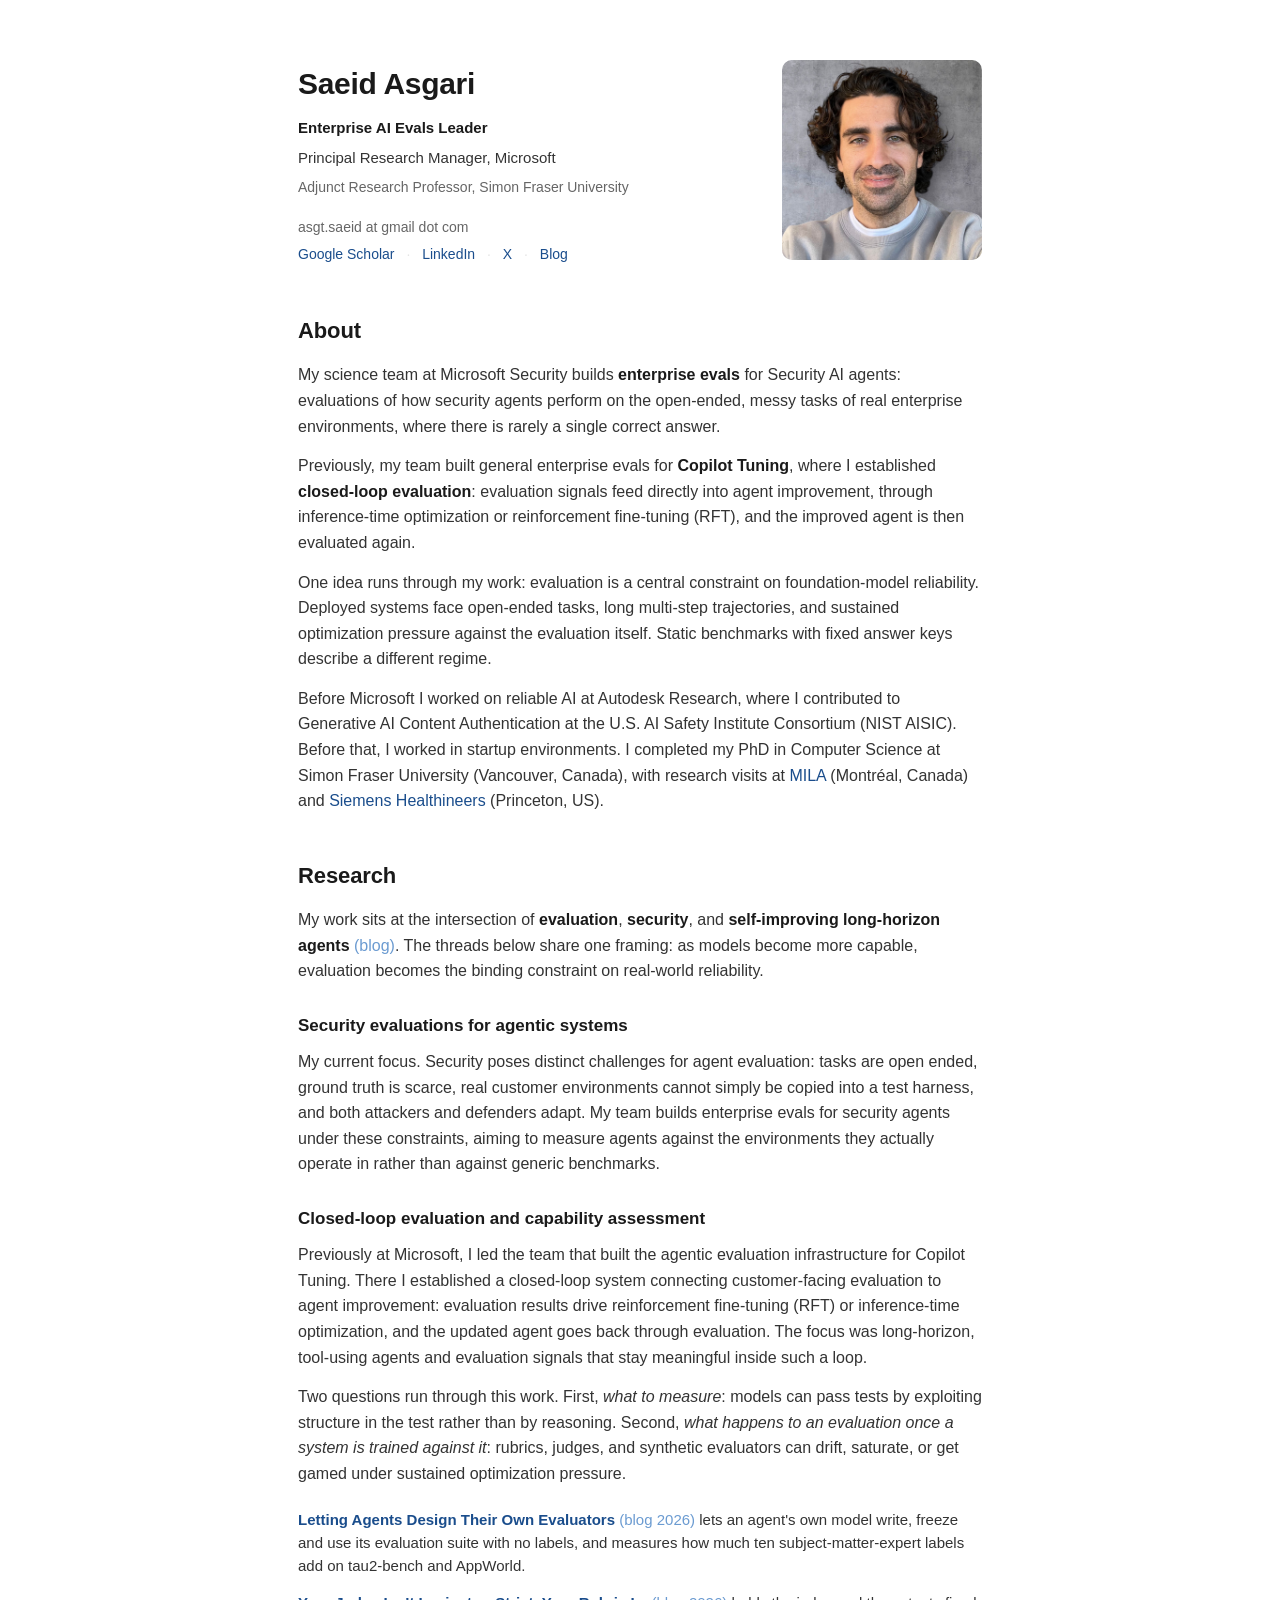
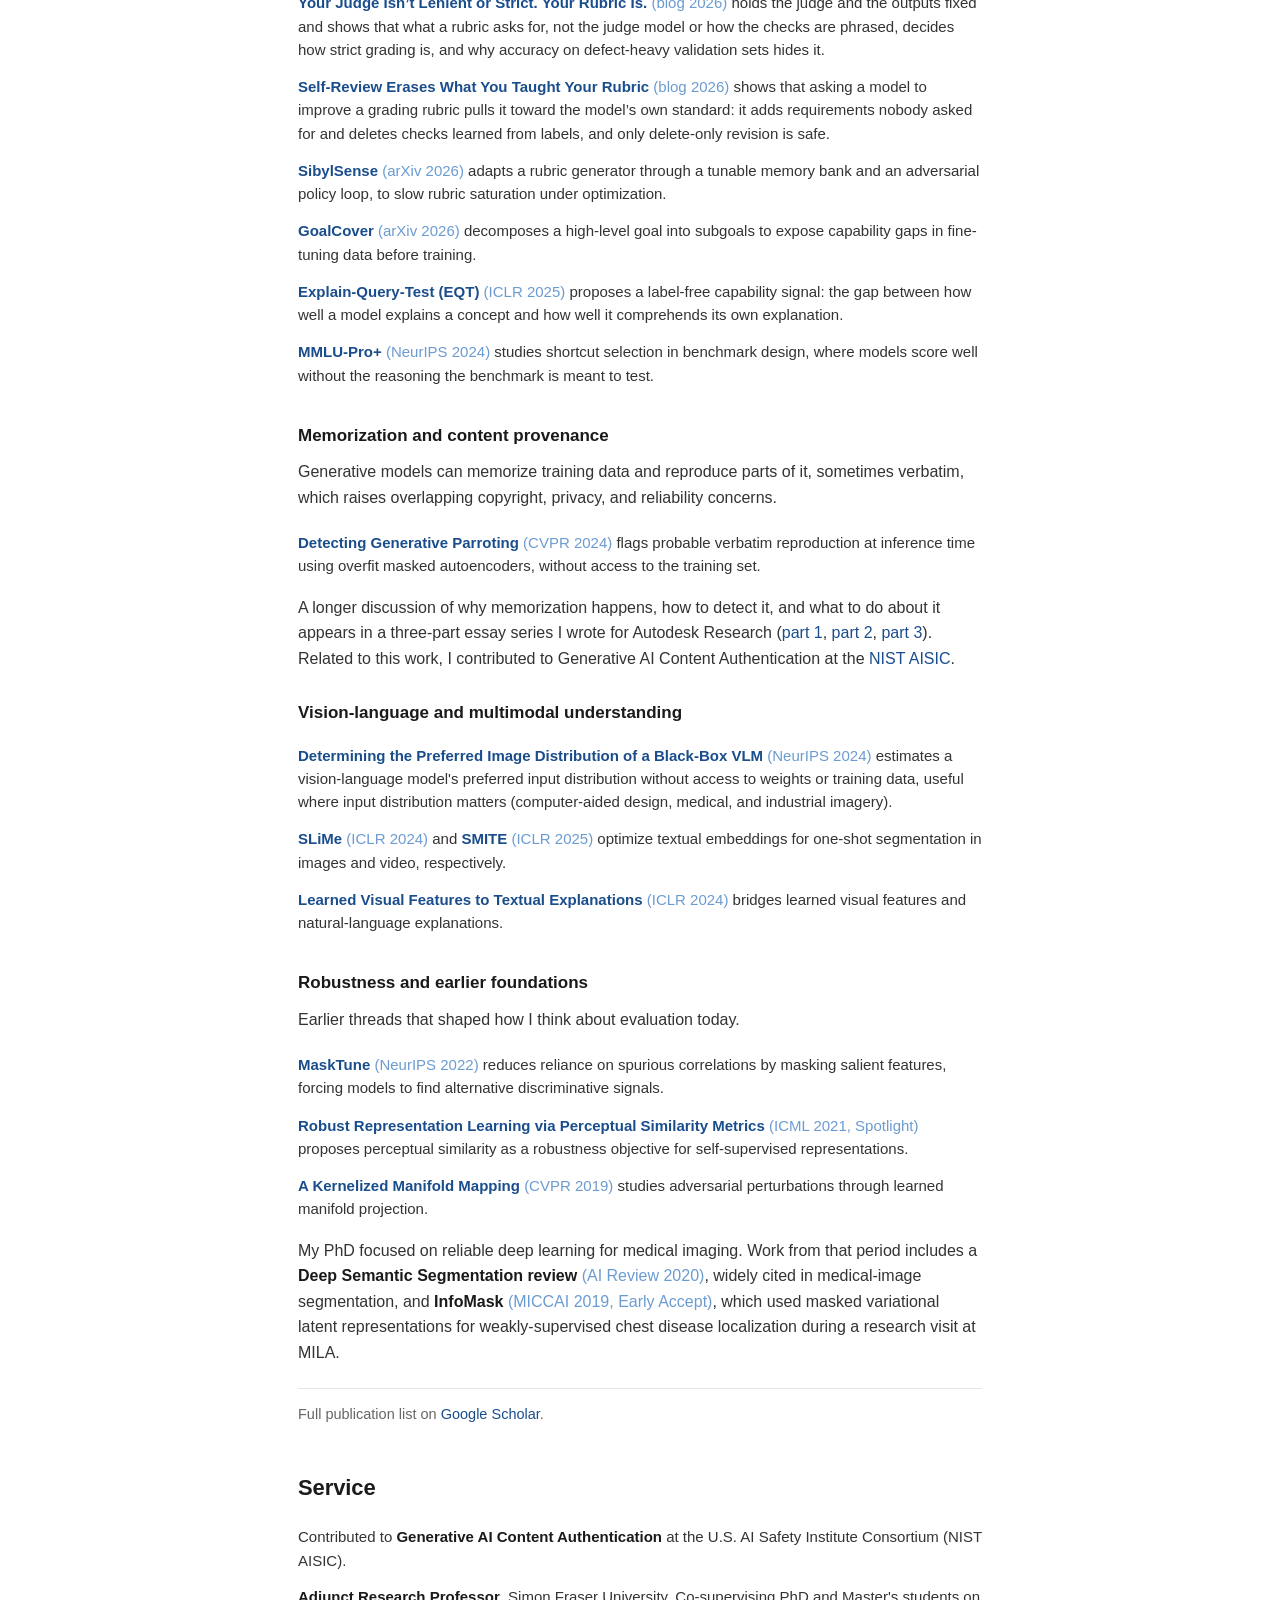
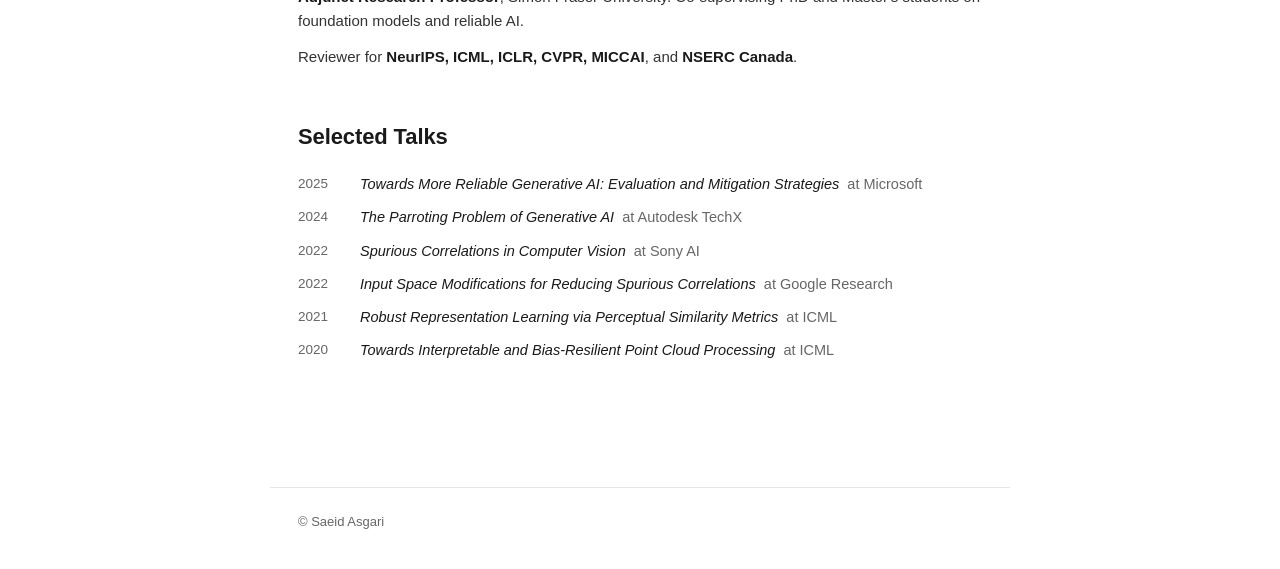
==== index.html @ be8caec5 "update" ====
<!DOCTYPE html>
<html lang="en">
<head>
<meta charset="UTF-8">
<meta name="viewport" content="width=device-width, initial-scale=1.0">
<title>Saeid Asgari</title>
<meta name="author" content="Saeid Asgari">
<meta name="description" content="Saeid Asgari, Enterprise AI Evals at Microsoft, building enterprise evaluations for AI agents in security.">
<link rel="icon" type="image/png" href="images/web_icon_.png">

<style>
  :root {
    --bg: #ffffff;
    --ink: #1a1a1a;
    --text: #333333;
    --muted: #666666;
    --line: #e5e5e5;
    --link: #1a4d8c;
    --link-hover: #0d2c5e;
    --serif: Georgia, 'Times New Roman', Times, serif;
    --sans: -apple-system, BlinkMacSystemFont, 'Helvetica Neue', Helvetica, Arial, sans-serif;
  }

  * { box-sizing: border-box; margin: 0; padding: 0; }

  body {
    font-family: var(--sans);
    background: var(--bg);
    color: var(--text);
    font-size: 16px;
    line-height: 1.6;
    -webkit-font-smoothing: antialiased;
    text-rendering: optimizeLegibility;
  }

  a {
    color: var(--link);
    text-decoration: none;
  }
  a:hover {
    color: var(--link-hover);
    text-decoration: underline;
  }
  a .venue-text {
    color: #6b9bd1;
    font-weight: normal;
  }
  a:hover .venue-text {
    color: var(--link-hover);
  }

  main {
    max-width: 740px;
    margin: 0 auto;
    padding: 60px 28px 80px;
  }

  /* === HERO === */
  .hero {
    display: grid;
    grid-template-columns: 1fr 200px;
    gap: 40px;
    align-items: start;
    margin-bottom: 36px;
  }

  .hero-name {
    font-family: var(--sans);
    font-size: 30px;
    font-weight: 700;
    color: var(--ink);
    margin-bottom: 8px;
    letter-spacing: -0.01em;
  }

  .hero-affil {
    color: var(--text);
    font-size: 15px;
    margin-bottom: 6px;
  }
  .hero-affil-2 {
    color: var(--muted);
    font-size: 14px;
    margin-bottom: 18px;
  }

  .hero-contact {
    color: var(--muted);
    font-size: 14px;
    margin-bottom: 4px;
  }
  .hero-contact a {
    color: var(--link);
  }
  .hero-contact .sep {
    color: var(--line);
    margin: 0 8px;
  }

  .hero-portrait img {
    width: 100%;
    aspect-ratio: 1/1;
    object-fit: cover;
    border-radius: 10px;
    display: block;
  }

  /* === SECTIONS === */
  h2 {
    font-family: var(--sans);
    font-size: 22px;
    font-weight: 700;
    color: var(--ink);
    margin: 44px 0 14px;
    letter-spacing: -0.005em;
  }

  h3 {
    font-family: var(--sans);
    font-size: 17px;
    font-weight: 700;
    color: var(--ink);
    margin: 28px 0 10px;
  }

  /* === TEXT BLOCKS === */
  p {
    margin-bottom: 14px;
    color: var(--text);
  }
  p strong {
    color: var(--ink);
    font-weight: 600;
  }
  p em {
    font-style: italic;
  }

  .lead p {
    color: var(--text);
  }

  /* === RESEARCH NARRATIVE === */
  .research-intro {
    margin-bottom: 24px;
  }

  /* === PAPER LISTS === */
  .papers {
    list-style: none;
    margin: 4px 0 10px;
  }
  .papers li {
    padding: 7px 0;
    color: var(--text);
    font-size: 15px;
    line-height: 1.55;
  }

  /* === SERVICE === */
  .service ul {
    list-style: none;
    margin-top: 8px;
  }
  .service li {
    padding: 6px 0;
    color: var(--text);
    font-size: 15px;
  }
  .service li strong {
    color: var(--ink);
    font-weight: 600;
  }

  /* === TALKS === */
  .talks ul {
    list-style: none;
    margin-top: 8px;
  }
  .talks li {
    padding: 5px 0;
    color: var(--text);
    font-size: 14.5px;
    display: grid;
    grid-template-columns: 50px 1fr;
    gap: 12px;
  }
  .talks .year {
    color: var(--muted);
    font-size: 13.5px;
  }
  .talks .talk-title {
    font-style: italic;
    color: var(--ink);
  }
  .talks .talk-venue {
    color: var(--muted);
  }

  /* === SCHOLAR LINK === */
  .scholar-link {
    margin-top: 22px;
    padding-top: 14px;
    border-top: 1px solid var(--line);
    color: var(--muted);
    font-size: 14.5px;
  }

  /* === FOOTER === */
  footer {
    max-width: 740px;
    margin: 0 auto;
    padding: 24px 28px 36px;
    color: var(--muted);
    font-size: 13px;
    border-top: 1px solid var(--line);
    margin-top: 40px;
  }

  /* === RESPONSIVE === */
  @media (max-width: 640px) {
    main { padding: 32px 22px 60px; }
    .hero {
      grid-template-columns: 1fr;
      gap: 20px;
    }
    .hero-portrait { max-width: 200px; }
    .hero-name { font-size: 26px; }
    .talks li {
      grid-template-columns: 44px 1fr;
      gap: 10px;
    }
    footer { padding: 20px 22px 28px; }
  }
</style>
</head>
<body>

<main>

<section class="hero">
  <div>
    <h1 class="hero-name">Saeid Asgari</h1>
    <div class="hero-affil"><strong style="color: var(--ink); font-weight: 600;">Enterprise AI Evals Leader</strong></div>
    <div class="hero-affil">Principal Research Manager, Microsoft</div>
    <div class="hero-affil-2">Adjunct Research Professor, Simon Fraser University</div>
    
    <div class="hero-contact">
      asgt.saeid at gmail dot com
    </div>
    <div class="hero-contact">
      <a href="https://scholar.google.com/citations?user=SuePM1sAAAAJ&hl=en">Google Scholar</a>
      <span class="sep">·</span>
      <a href="https://www.linkedin.com/in/saeid-asgari-a55a5b5a/">LinkedIn</a>
      <span class="sep">·</span>
      <a href="https://x.com/saeid_asg">X</a>
      <span class="sep">·</span>
      <a href="blog/">Blog</a>
    </div>
  </div>

  <div class="hero-portrait">
    <img src="images/20250728_2039456.jpg" alt="Portrait of Saeid Asgari">
  </div>
</section>

<h2>About</h2>

<div class="lead">
  <p>
    My science team at Microsoft Security builds <strong>enterprise evals</strong> for Security AI agents:
    evaluations of how security agents perform on the open-ended, messy tasks of real enterprise
    environments, where there is rarely a single correct answer.
  </p>
  <p>
    Previously, my team built general enterprise evals for <strong>Copilot Tuning</strong>,
    where I established <strong>closed-loop evaluation</strong>: evaluation
    signals feed directly into agent improvement, through inference-time optimization or
    reinforcement fine-tuning (RFT), and the improved agent is then evaluated again.
  </p>
  <p>
    One idea runs through my work: evaluation is a central constraint on foundation-model
    reliability. Deployed systems face open-ended tasks, long multi-step trajectories, and
    sustained optimization pressure against the evaluation itself. Static benchmarks with fixed
    answer keys describe a different regime.
  </p>
  <p>
    Before Microsoft I worked on reliable AI at Autodesk Research, where I contributed to
    Generative AI Content Authentication at the U.S. AI Safety Institute Consortium (NIST AISIC).
    Before that, I worked in startup environments.
    I completed my PhD in Computer Science at Simon Fraser University (Vancouver, Canada), with
    research visits at <a href="https://mila.quebec/en/">MILA</a> (Montréal, Canada) and
    <a href="https://www.siemens-healthineers.com/en-ca">Siemens Healthineers</a> (Princeton, US).
  </p>
</div>

<h2>Research</h2>

<p class="research-intro">
  My work sits at the intersection of <strong>evaluation</strong>, <strong>security</strong>, and
  <a href="https://asgsaeid.github.io/blog/2026-09-agents-that-design-their-own-judges.html"><strong>self-improving long-horizon agents</strong> <span class="venue-text">(blog)</span></a>. The threads below share one framing: as models become more capable,
  evaluation becomes the binding constraint on real-world reliability.
</p>

<h3>Security evaluations for agentic systems</h3>
<p>
  My current focus. Security poses distinct challenges for agent evaluation: tasks are open ended,
  ground truth is scarce, real customer environments cannot simply be copied into a test harness,
  and both attackers and defenders adapt. My team builds enterprise evals for security agents
  under these constraints, aiming to measure agents against the environments they actually
  operate in rather than against generic benchmarks.
</p>

<h3>Closed-loop evaluation and capability assessment</h3>
<p>
  Previously at Microsoft, I led the team that built the agentic evaluation infrastructure for
  Copilot Tuning. There I established a closed-loop system connecting customer-facing evaluation
  to agent improvement: evaluation results drive reinforcement fine-tuning (RFT) or inference-time
  optimization, and the updated agent goes back through evaluation. The focus was long-horizon,
  tool-using agents and evaluation signals that stay meaningful inside such a loop.
</p>
<p>
  Two questions run through this work. First, <em>what to measure</em>: models can pass tests by
  exploiting structure in the test rather than by reasoning. Second, <em>what happens to an
  evaluation once a system is trained against it</em>: rubrics, judges, and synthetic evaluators
  can drift, saturate, or get gamed under sustained optimization pressure.
</p>
<ul class="papers">
  <li><a href="blog/2026-09-agents-that-design-their-own-judges.html"><strong>Letting Agents Design Their Own Evaluators</strong> <span class="venue-text">(blog 2026)</span></a> lets an agent's own model write, freeze and use its evaluation suite with no labels, and measures how much ten subject-matter-expert labels add on tau2-bench and AppWorld.</li>
  <li><a href="blog/2026-10-your-judge-isnt-lenient-or-strict-your-rubric-is.html"><strong>Your Judge Isn&rsquo;t Lenient or Strict. Your Rubric Is.</strong> <span class="venue-text">(blog 2026)</span></a> holds the judge and the outputs fixed and shows that what a rubric asks for, not the judge model or how the checks are phrased, decides how strict grading is, and why accuracy on defect-heavy validation sets hides it.</li>
  <li><a href="blog/2026-10-self-review-erases-what-you-taught-your-rubric.html"><strong>Self-Review Erases What You Taught Your Rubric</strong> <span class="venue-text">(blog 2026)</span></a> shows that asking a model to improve a grading rubric pulls it toward the model&rsquo;s own standard: it adds requirements nobody asked for and deletes checks learned from labels, and only delete-only revision is safe.</li>
  <li><a href="https://arxiv.org/abs/2602.20751"><strong>SibylSense</strong> <span class="venue-text">(arXiv 2026)</span></a> adapts a rubric generator through a tunable memory bank and an adversarial policy loop, to slow rubric saturation under optimization.</li>
  <li><a href="https://arxiv.org/abs/2604.27547"><strong>GoalCover</strong> <span class="venue-text">(arXiv 2026)</span></a> decomposes a high-level goal into subgoals to expose capability gaps in fine-tuning data before training.</li>
  <li><a href="https://arxiv.org/abs/2501.11721"><strong>Explain-Query-Test (EQT)</strong> <span class="venue-text">(ICLR 2025)</span></a> proposes a label-free capability signal: the gap between how well a model explains a concept and how well it comprehends its own explanation.</li>
  <li><a href="http://arxiv.org/abs/2409.02257"><strong>MMLU-Pro+</strong> <span class="venue-text">(NeurIPS 2024)</span></a> studies shortcut selection in benchmark design, where models score well without the reasoning the benchmark is meant to test.</li>
</ul>

<h3>Memorization and content provenance</h3>
<p>
  Generative models can memorize training data and reproduce parts of it, sometimes verbatim,
  which raises overlapping copyright, privacy, and reliability concerns.
</p>
<ul class="papers">
  <li><a href="https://arxiv.org/abs/2403.19050"><strong>Detecting Generative Parroting</strong> <span class="venue-text">(CVPR 2024)</span></a> flags probable verbatim reproduction at inference time using overfit masked autoencoders, without access to the training set.</li>
</ul>
<p>
  A longer discussion of why memorization happens, how to detect it, and what to do about it
  appears in a three-part essay series I wrote for Autodesk Research
  (<a href="https://www.research.autodesk.com/blog/the-problem-of-generative-parroting-navigating-toward-responsible-ai-part-1/">part 1</a>,
  <a href="https://www.research.autodesk.com/blog/the-problem-of-generative-parroting-navigating-toward-responsible-ai-part-2/">part 2</a>,
  <a href="https://www.research.autodesk.com/blog/the-problem-of-generative-parroting-navigating-toward-responsible-ai-part-3/">part 3</a>).
  Related to this work, I contributed to Generative AI Content Authentication at the
  <a href="https://www.nist.gov/aisi/artificial-intelligence-safety-institute-consortium-aisic">NIST AISIC</a>.
</p>

<h3>Vision-language and multimodal understanding</h3>
<ul class="papers">
  <li><a href="http://arxiv.org/abs/2409.02253"><strong>Determining the Preferred Image Distribution of a Black-Box VLM</strong> <span class="venue-text">(NeurIPS 2024)</span></a> estimates a vision-language model's preferred input distribution without access to weights or training data, useful where input distribution matters (computer-aided design, medical, and industrial imagery).</li>
  <li><a href="https://arxiv.org/abs/2309.03179"><strong>SLiMe</strong> <span class="venue-text">(ICLR 2024)</span></a> and <a href="https://segment-me-in-time.github.io"><strong>SMITE</strong> <span class="venue-text">(ICLR 2025)</span></a> optimize textual embeddings for one-shot segmentation in images and video, respectively.</li>
  <li><a href="https://arxiv.org/abs/2309.00733"><strong>Learned Visual Features to Textual Explanations</strong> <span class="venue-text">(ICLR 2024)</span></a> bridges learned visual features and natural-language explanations.</li>
</ul>

<h3>Robustness and earlier foundations</h3>
<p>
  Earlier threads that shaped how I think about evaluation today.
</p>
<ul class="papers">
  <li><a href="https://arxiv.org/abs/2210.00055"><strong>MaskTune</strong> <span class="venue-text">(NeurIPS 2022)</span></a> reduces reliance on spurious correlations by masking salient features, forcing models to find alternative discriminative signals.</li>
  <li><a href="https://arxiv.org/abs/2106.06620"><strong>Robust Representation Learning via Perceptual Similarity Metrics</strong> <span class="venue-text">(ICML 2021, Spotlight)</span></a> proposes perceptual similarity as a robustness objective for self-supervised representations.</li>
  <li><a href="https://arxiv.org/abs/1903.01015"><strong>A Kernelized Manifold Mapping</strong> <span class="venue-text">(CVPR 2019)</span></a> studies adversarial perturbations through learned manifold projection.</li>
</ul>
<p>
  My PhD focused on reliable deep learning for medical imaging. Work from that period includes a
  <a href="https://arxiv.org/abs/1910.07655"><strong>Deep Semantic Segmentation review</strong> <span class="venue-text">(AI Review 2020)</span></a>,
  widely cited in medical-image segmentation, and
  <a href="https://arxiv.org/abs/1903.11741"><strong>InfoMask</strong> <span class="venue-text">(MICCAI 2019, Early Accept)</span></a>,
  which used masked variational latent representations for weakly-supervised chest disease
  localization during a research visit at MILA.
</p>

<div class="scholar-link">
  Full publication list on
  <a href="https://scholar.google.com/citations?user=SuePM1sAAAAJ&hl=en">Google Scholar</a>.
</div>

<h2>Service</h2>

<div class="service">
  <ul>
    <li>Contributed to <strong>Generative AI Content Authentication</strong> at the U.S. AI Safety Institute Consortium (NIST AISIC).</li>
    <li><strong>Adjunct Research Professor</strong>, Simon Fraser University. Co-supervising PhD and Master's students on foundation models and reliable AI.</li>
    <li>Reviewer for <strong>NeurIPS, ICML, ICLR, CVPR, MICCAI</strong>, and <strong>NSERC Canada</strong>.</li>
  </ul>
</div>

<h2>Selected Talks</h2>

<div class="talks">
  <ul>
    <li><span class="year">2025</span><span><span class="talk-title">Towards More Reliable Generative AI: Evaluation and Mitigation Strategies</span> &nbsp;<span class="talk-venue">at Microsoft</span></span></li>
    <li><span class="year">2024</span><span><span class="talk-title">The Parroting Problem of Generative AI</span> &nbsp;<span class="talk-venue">at Autodesk TechX</span></span></li>
    <li><span class="year">2022</span><span><span class="talk-title">Spurious Correlations in Computer Vision</span> &nbsp;<span class="talk-venue">at Sony AI</span></span></li>
    <li><span class="year">2022</span><span><span class="talk-title">Input Space Modifications for Reducing Spurious Correlations</span> &nbsp;<span class="talk-venue">at Google Research</span></span></li>
    <li><span class="year">2021</span><span><span class="talk-title">Robust Representation Learning via Perceptual Similarity Metrics</span> &nbsp;<span class="talk-venue">at ICML</span></span></li>
    <li><span class="year">2020</span><span><span class="talk-title">Towards Interpretable and Bias-Resilient Point Cloud Processing</span> &nbsp;<span class="talk-venue">at ICML</span></span></li>
  </ul>
</div>

</main>

<footer>
  © Saeid Asgari
</footer>

</body>
</html>
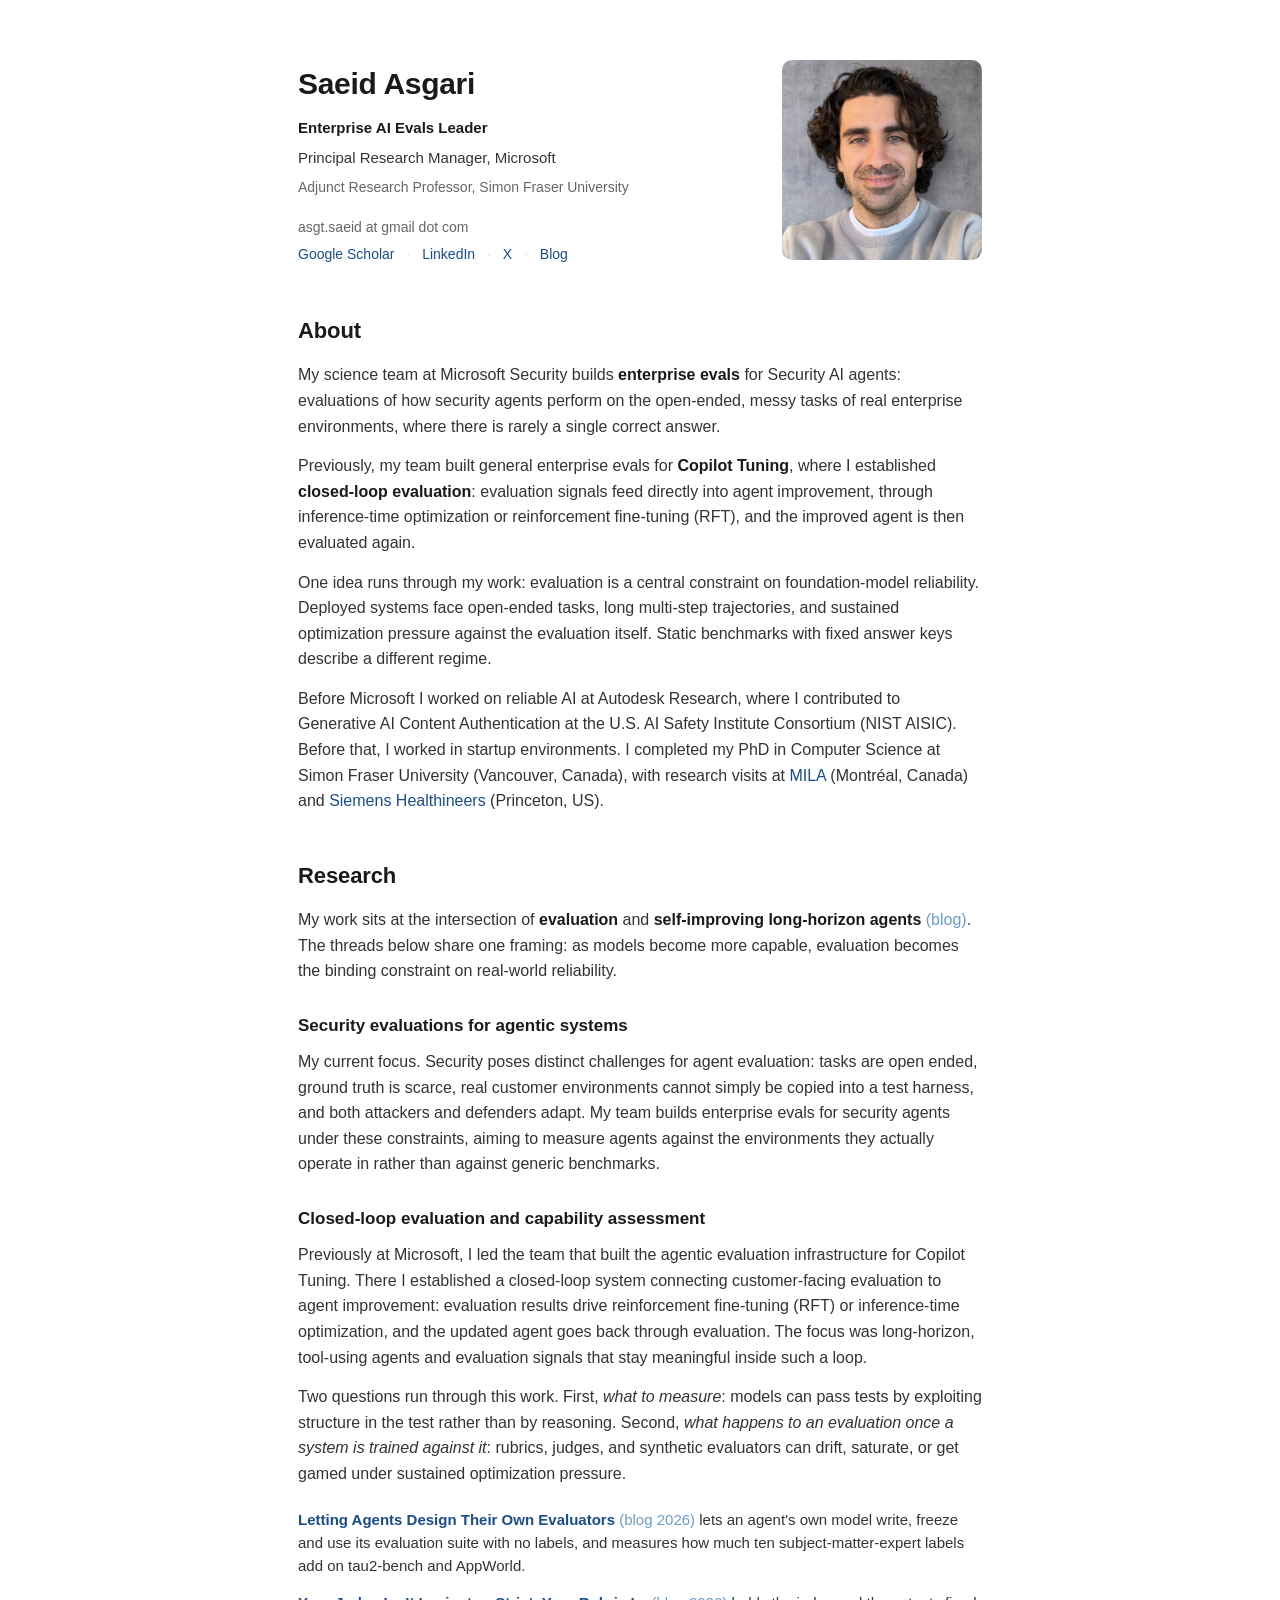
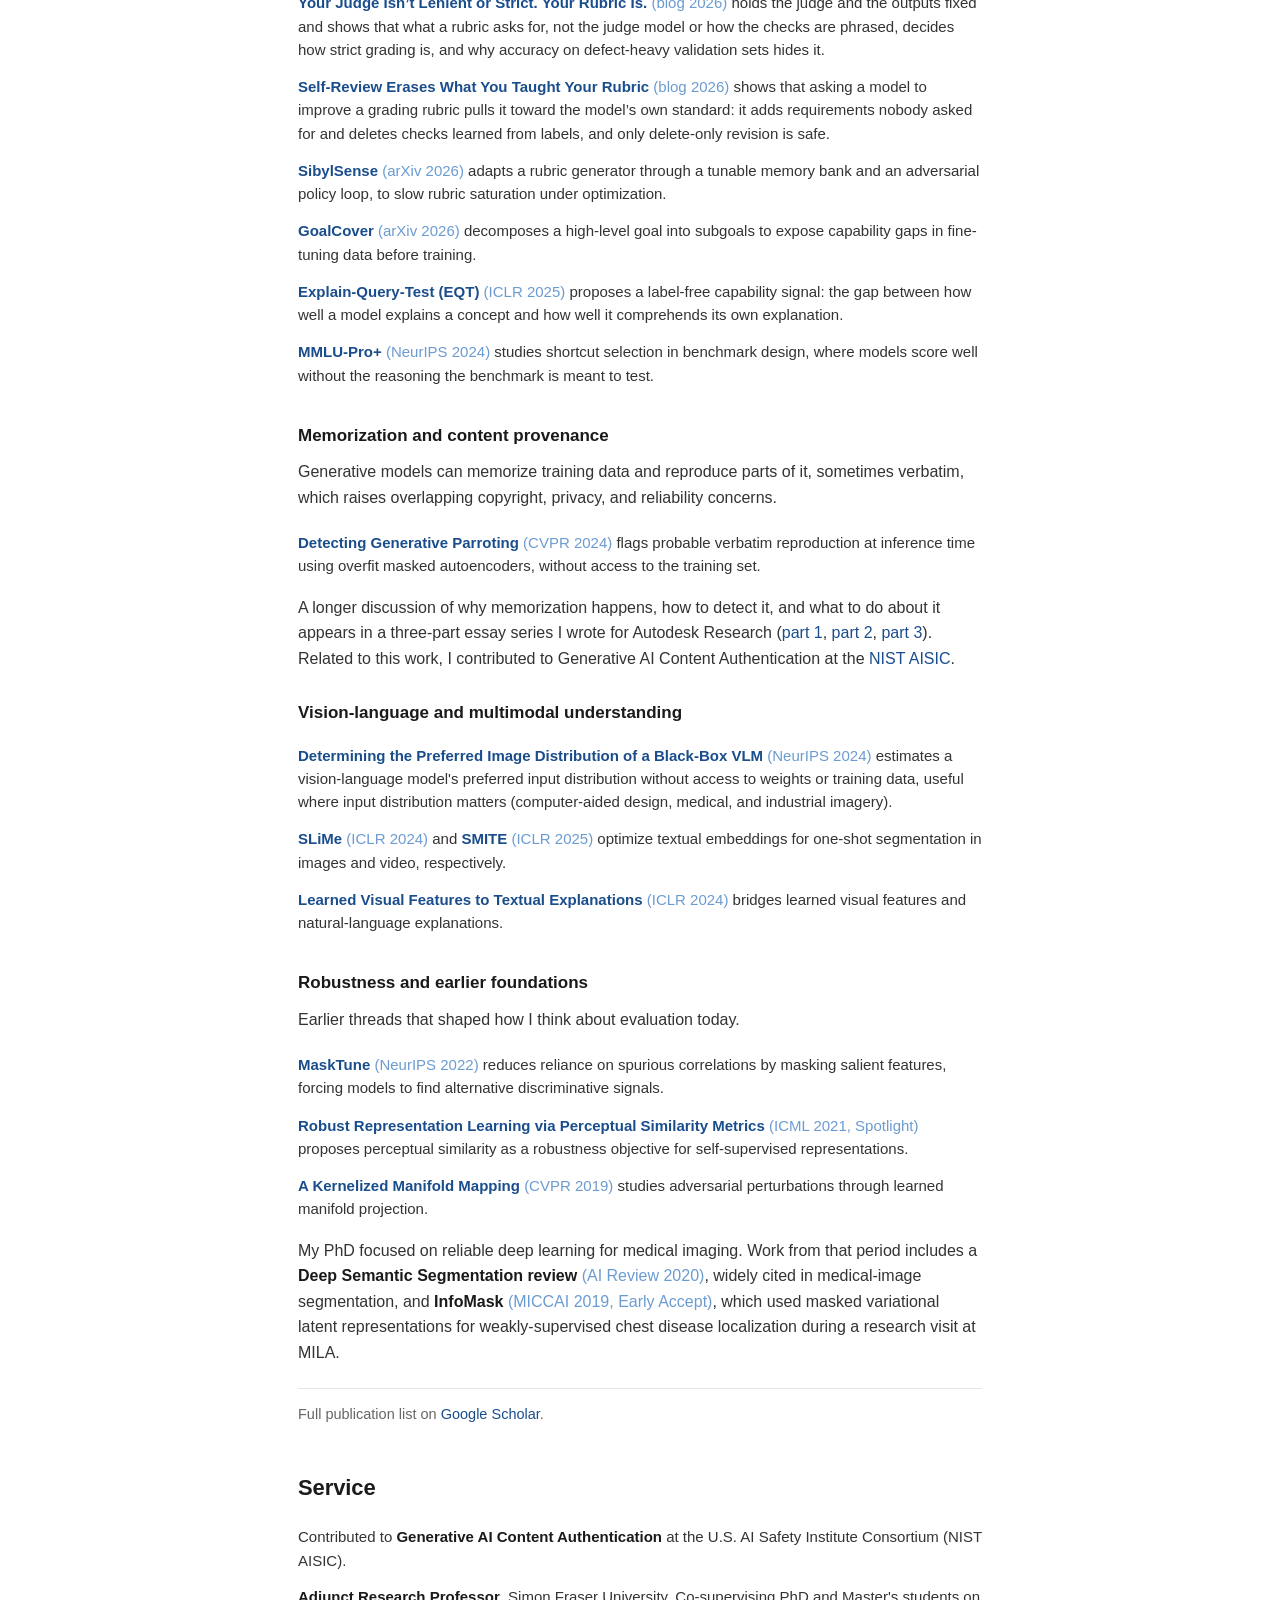
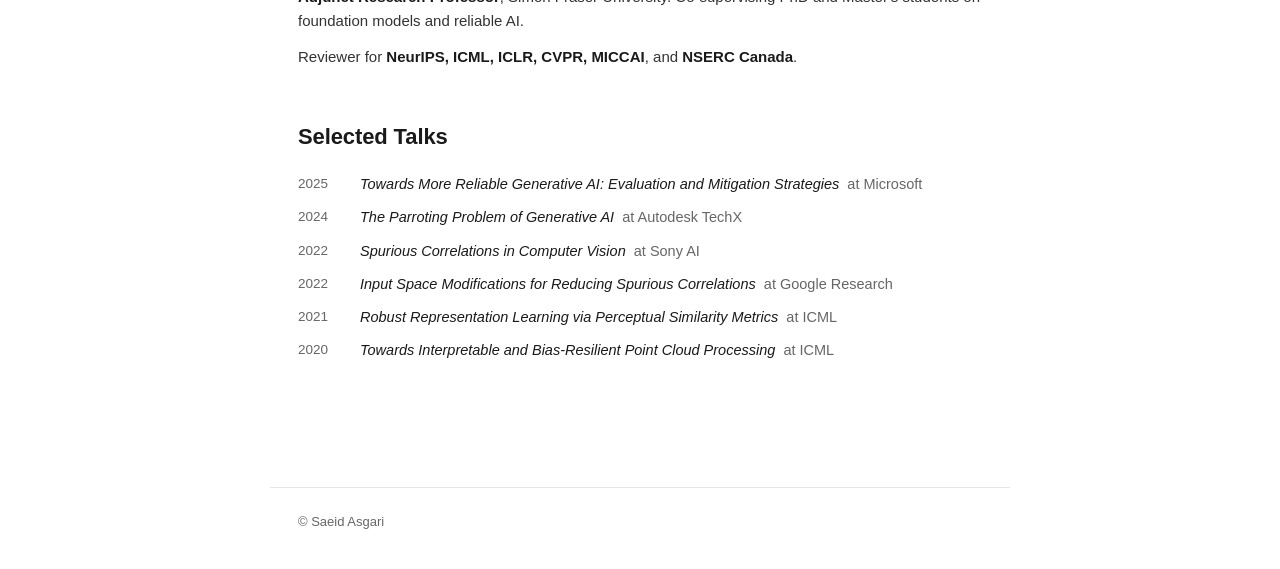
==== commit 91b53115: "fix" ====
--- a/index.html
+++ b/index.html
@@ -297,7 +297,7 @@
 <h2>Research</h2>
 
 <p class="research-intro">
-  My work sits at the intersection of <strong>evaluation</strong>, <strong>security</strong>, and
+  My work sits at the intersection of <strong>evaluation</strong> and
   <a href="https://asgsaeid.github.io/blog/2026-09-agents-that-design-their-own-judges.html"><strong>self-improving long-horizon agents</strong> <span class="venue-text">(blog)</span></a>. The threads below share one framing: as models become more capable,
   evaluation becomes the binding constraint on real-world reliability.
 </p>
@@ -413,4 +413,4 @@
 </footer>
 
 </body>
-</html>+</html>
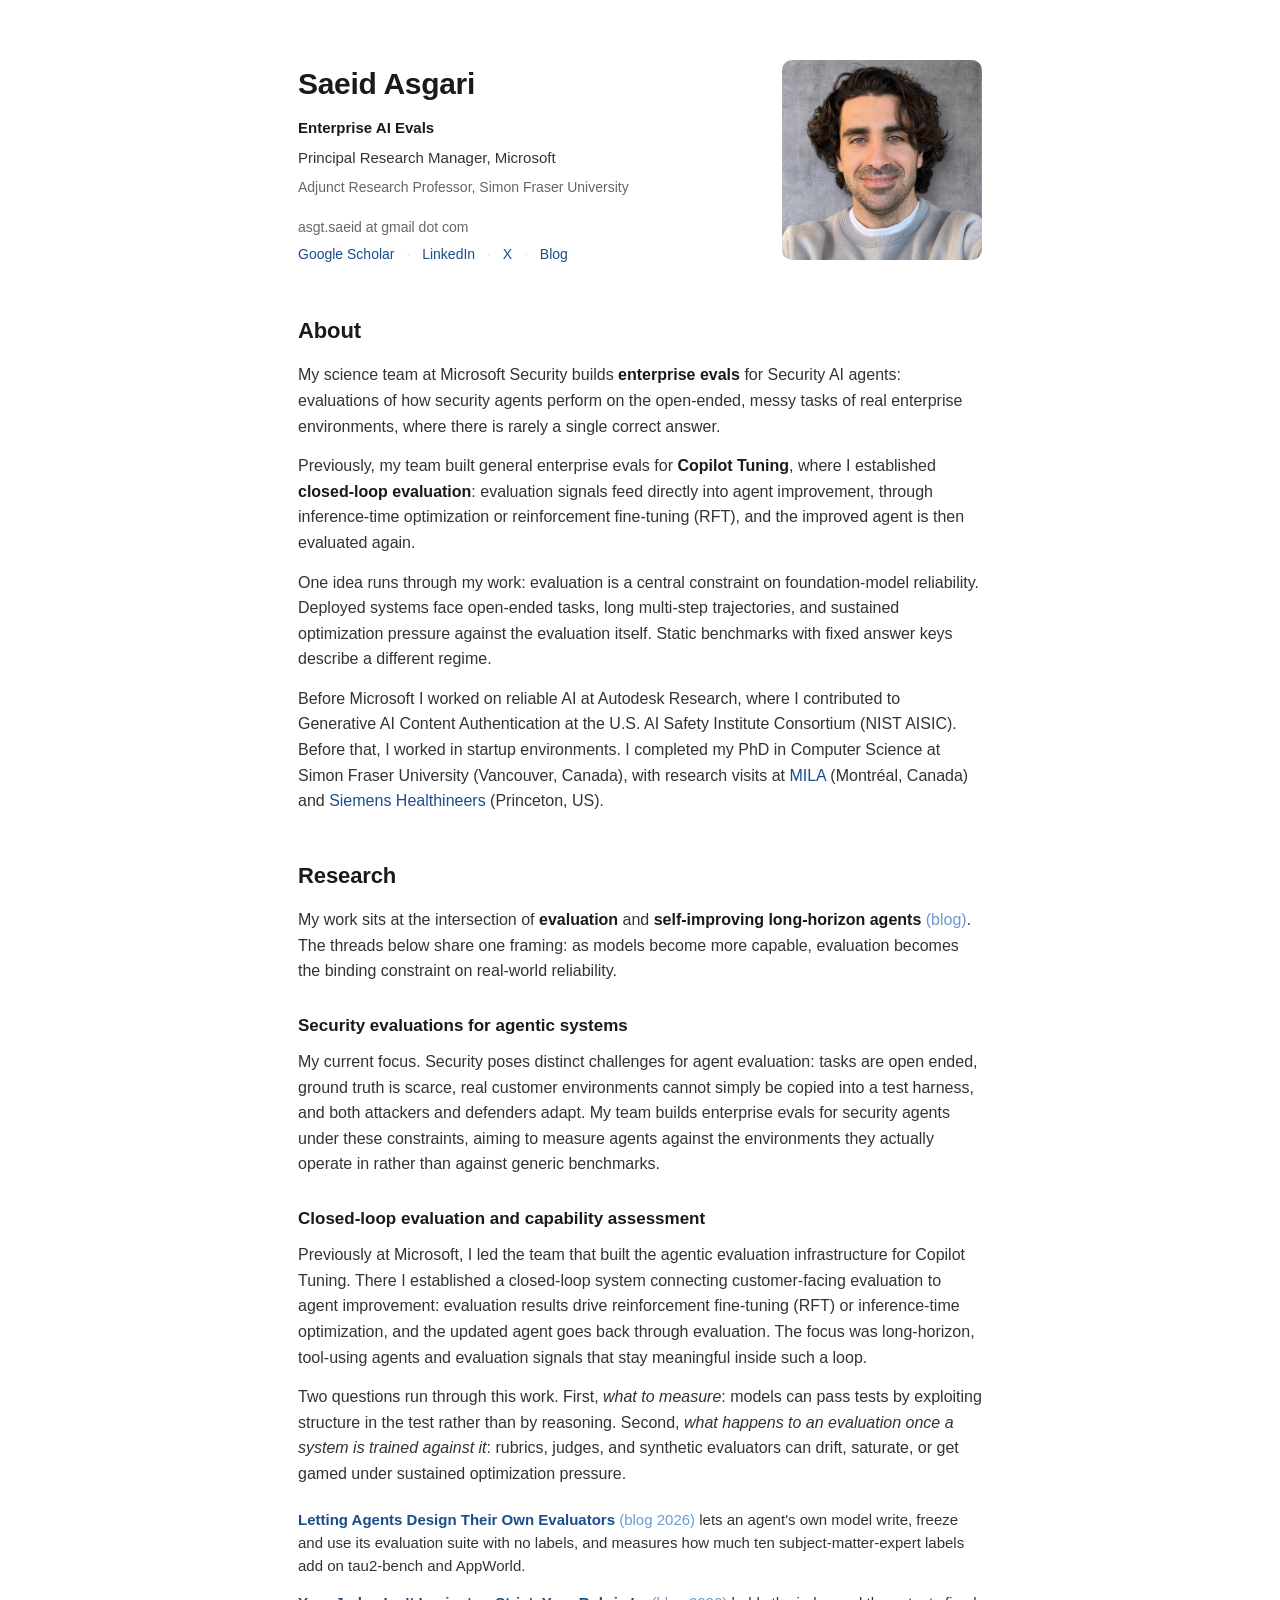
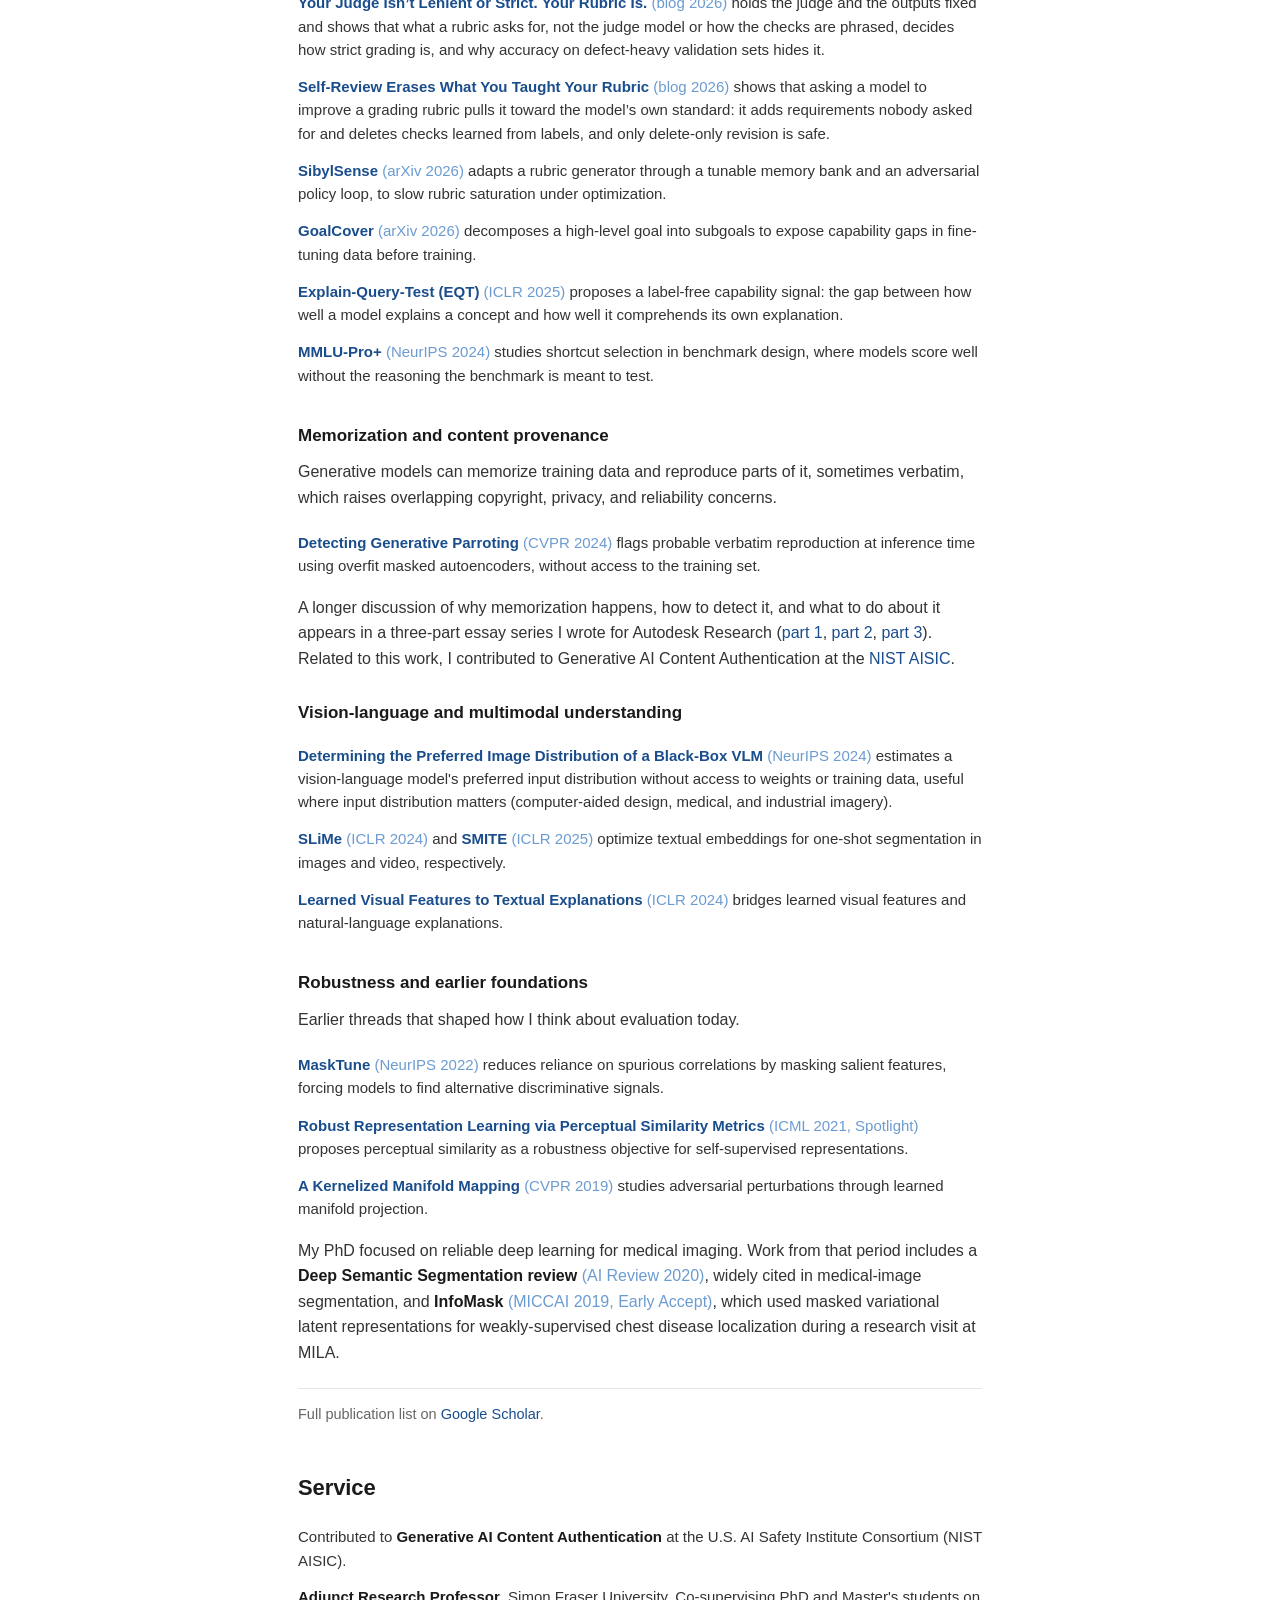
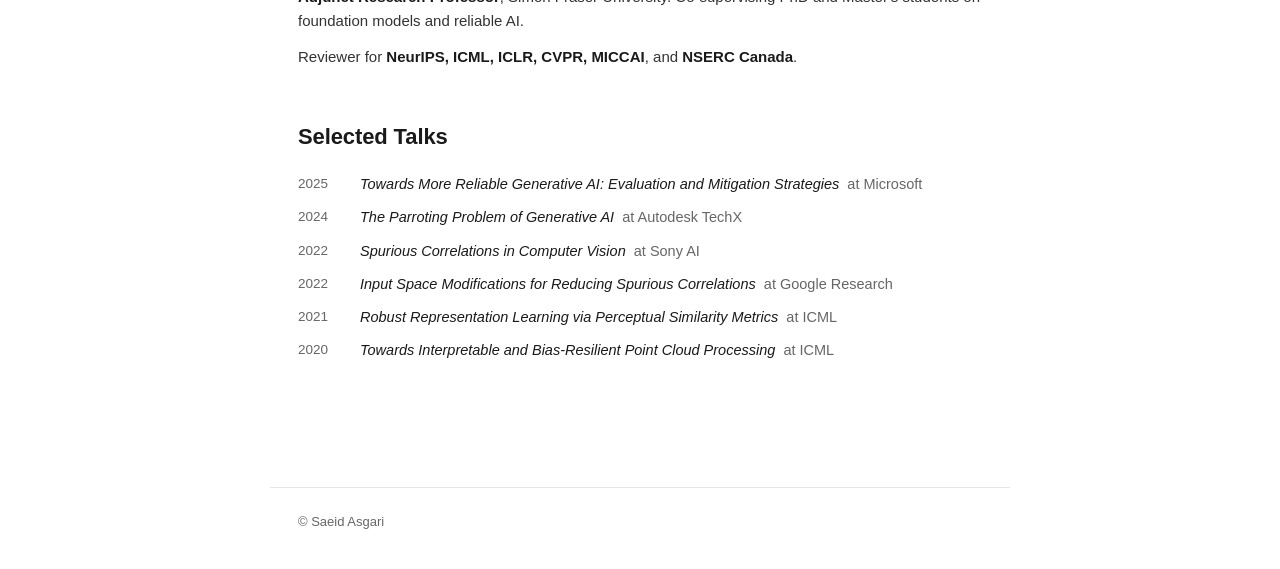
==== commit 43d52005: "Update" ====
--- a/index.html
+++ b/index.html
@@ -241,7 +241,7 @@
 <section class="hero">
   <div>
     <h1 class="hero-name">Saeid Asgari</h1>
-    <div class="hero-affil"><strong style="color: var(--ink); font-weight: 600;">Enterprise AI Evals Leader</strong></div>
+    <div class="hero-affil"><strong style="color: var(--ink); font-weight: 600;">Enterprise AI Evals</strong></div>
     <div class="hero-affil">Principal Research Manager, Microsoft</div>
     <div class="hero-affil-2">Adjunct Research Professor, Simon Fraser University</div>
     
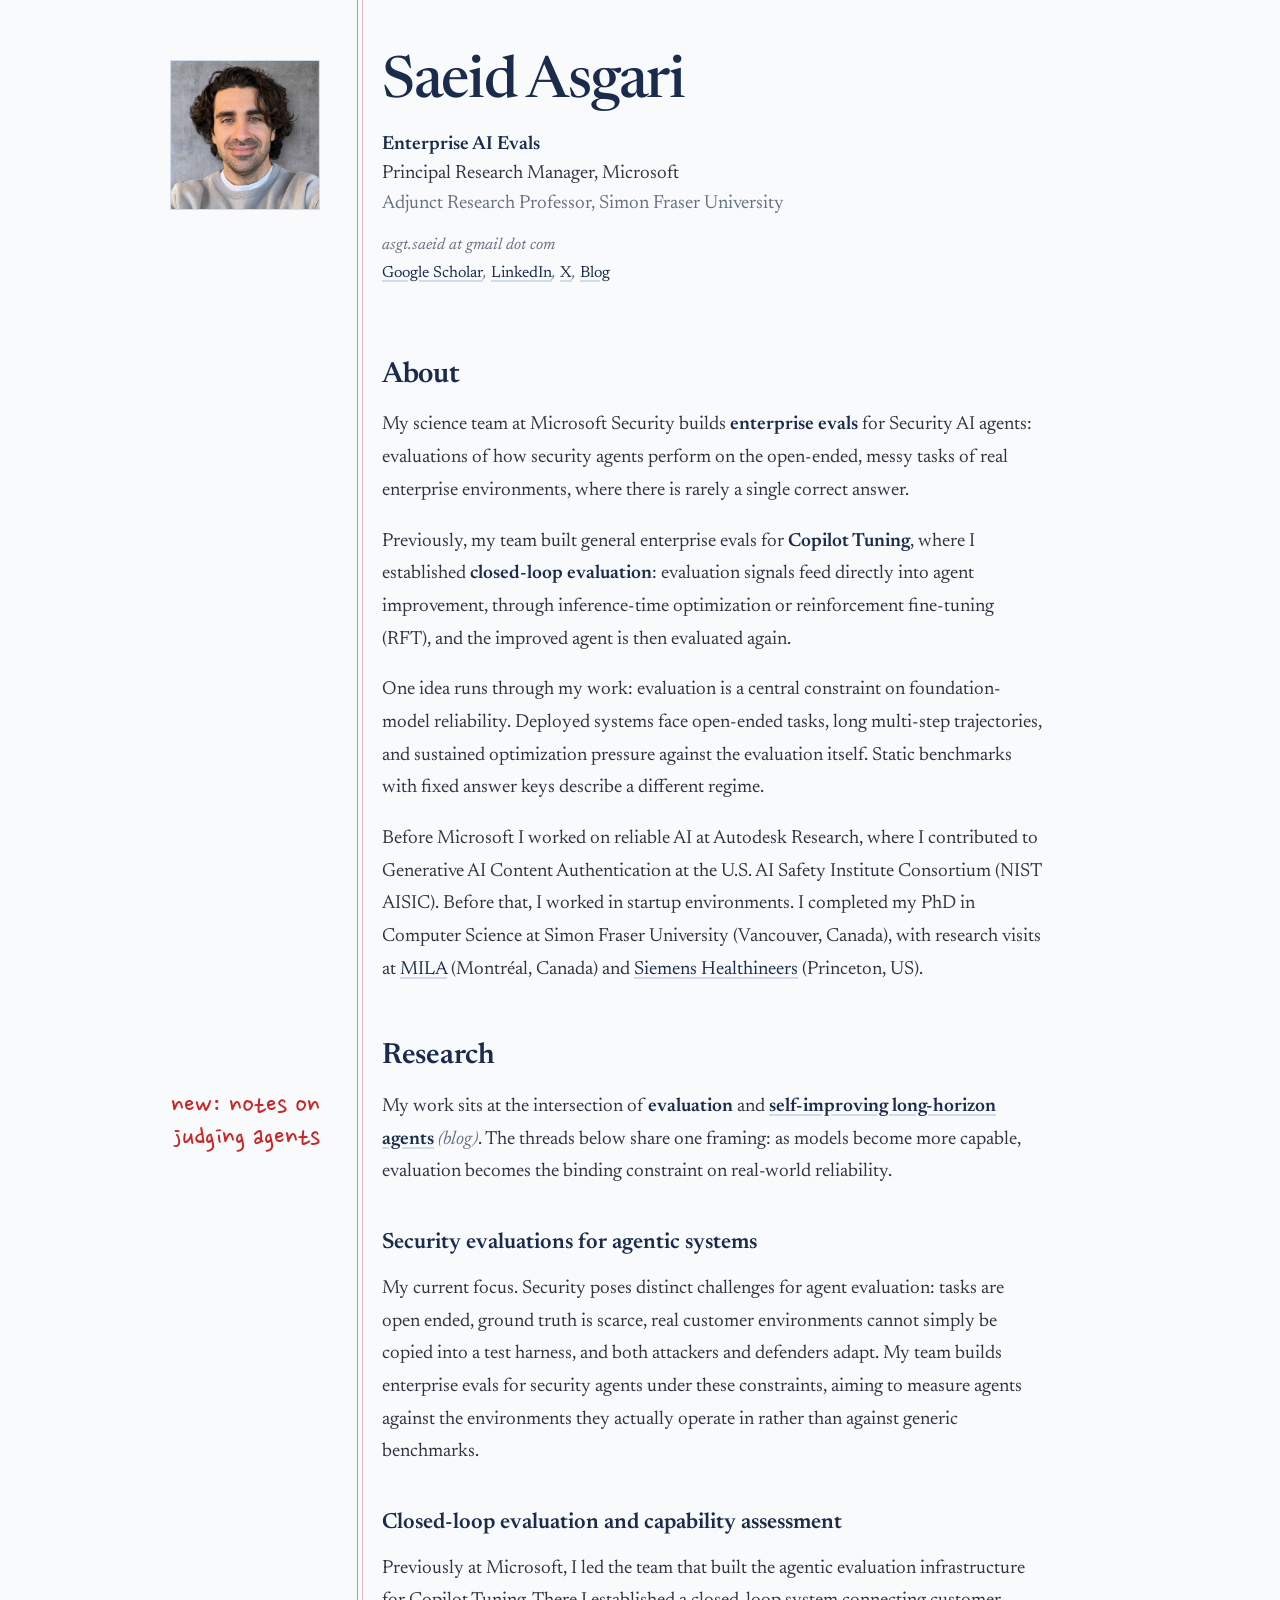
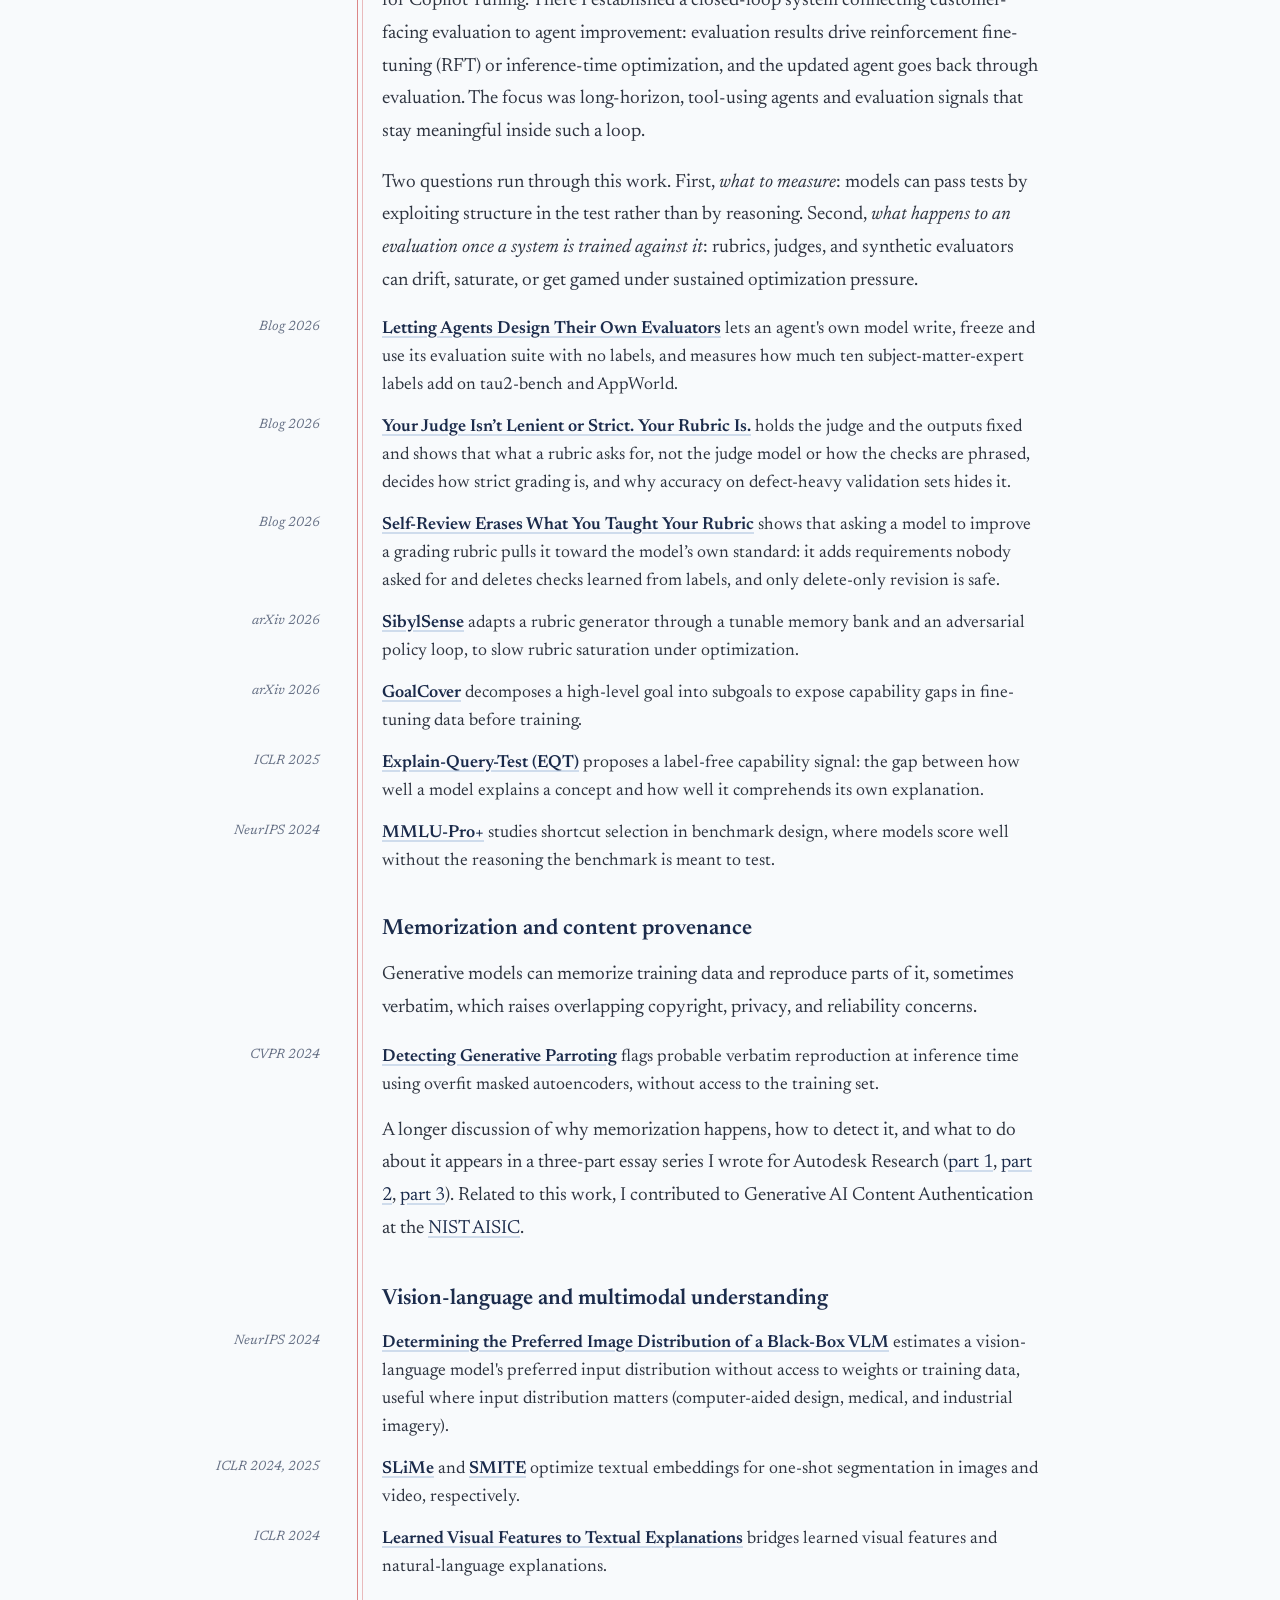
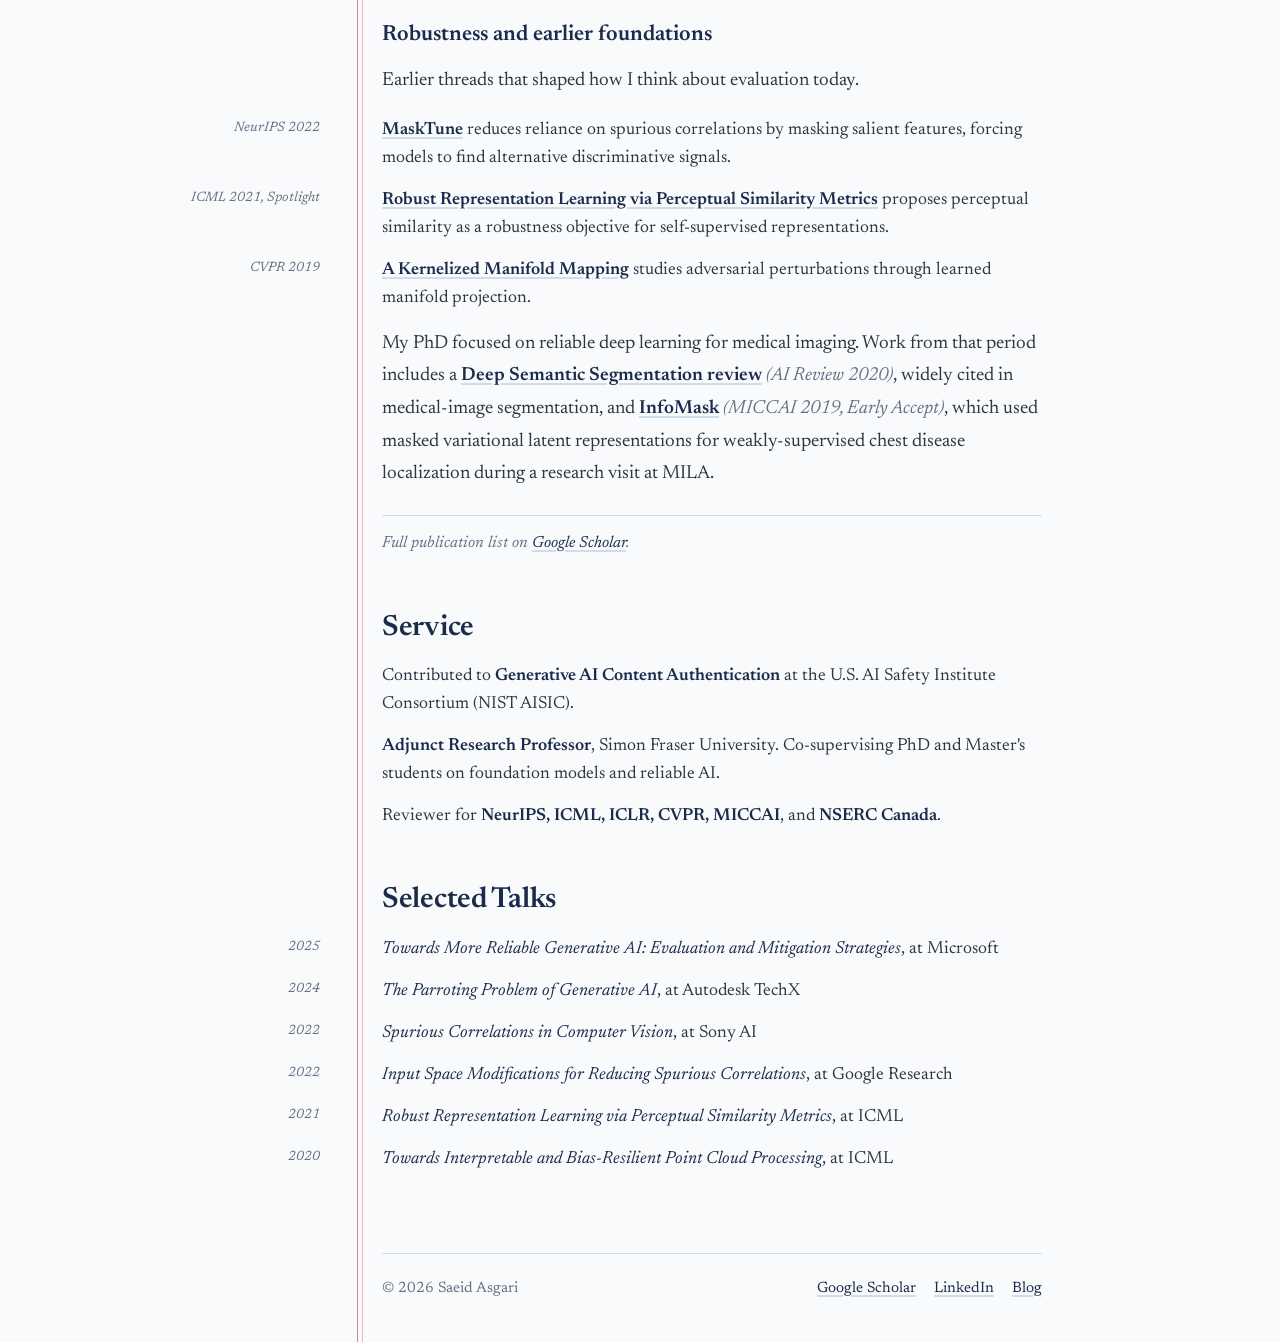
==== commit a23ba828: "index update" ====
--- a/index.html
+++ b/index.html
@@ -7,298 +7,97 @@
 <meta name="author" content="Saeid Asgari">
 <meta name="description" content="Saeid Asgari, Enterprise AI Evals at Microsoft, building enterprise evaluations for AI agents in security.">
 <link rel="icon" type="image/png" href="images/web_icon_.png">
-
+<link rel="canonical" href="https://asgsaeid.github.io/">
+<meta property="og:type" content="profile">
+<meta property="og:title" content="Saeid Asgari">
+<meta property="og:description" content="Enterprise AI Evals at Microsoft: evaluations for AI agents in security.">
+<meta property="og:url" content="https://asgsaeid.github.io/">
+<meta property="og:image" content="https://asgsaeid.github.io/images/20250728_2039456.jpg">
+<link rel="preconnect" href="https://fonts.googleapis.com">
+<link rel="preconnect" href="https://fonts.gstatic.com" crossorigin>
+<link href="https://fonts.googleapis.com/css2?family=Nanum+Pen+Script&family=Newsreader:ital,opsz,wght@0,6..72,400;0,6..72,500;0,6..72,600;1,6..72,400&display=swap" rel="stylesheet">
+<link rel="stylesheet" href="blog/assets/blog.css">
+<link rel="alternate" type="application/rss+xml" title="Who grades the grader? Saeid Asgari's notes on judging agents" href="blog/feed.xml">
+<meta name="theme-color" content="#F8FAFC">
 <style>
-  :root {
-    --bg: #ffffff;
-    --ink: #1a1a1a;
-    --text: #333333;
-    --muted: #666666;
-    --line: #e5e5e5;
-    --link: #1a4d8c;
-    --link-hover: #0d2c5e;
-    --serif: Georgia, 'Times New Roman', Times, serif;
-    --sans: -apple-system, BlinkMacSystemFont, 'Helvetica Neue', Helvetica, Arial, sans-serif;
-  }
-
-  * { box-sizing: border-box; margin: 0; padding: 0; }
-
-  body {
-    font-family: var(--sans);
-    background: var(--bg);
-    color: var(--text);
-    font-size: 16px;
-    line-height: 1.6;
-    -webkit-font-smoothing: antialiased;
-    text-rendering: optimizeLegibility;
-  }
-
-  a {
-    color: var(--link);
-    text-decoration: none;
-  }
-  a:hover {
-    color: var(--link-hover);
-    text-decoration: underline;
-  }
-  a .venue-text {
-    color: #6b9bd1;
-    font-weight: normal;
-  }
-  a:hover .venue-text {
-    color: var(--link-hover);
-  }
-
-  main {
-    max-width: 740px;
-    margin: 0 auto;
-    padding: 60px 28px 80px;
-  }
-
-  /* === HERO === */
-  .hero {
-    display: grid;
-    grid-template-columns: 1fr 200px;
-    gap: 40px;
-    align-items: start;
-    margin-bottom: 36px;
-  }
-
-  .hero-name {
-    font-family: var(--sans);
-    font-size: 30px;
-    font-weight: 700;
-    color: var(--ink);
-    margin-bottom: 8px;
-    letter-spacing: -0.01em;
-  }
-
-  .hero-affil {
-    color: var(--text);
-    font-size: 15px;
-    margin-bottom: 6px;
-  }
-  .hero-affil-2 {
-    color: var(--muted);
-    font-size: 14px;
-    margin-bottom: 18px;
-  }
-
-  .hero-contact {
-    color: var(--muted);
-    font-size: 14px;
-    margin-bottom: 4px;
-  }
-  .hero-contact a {
-    color: var(--link);
-  }
-  .hero-contact .sep {
-    color: var(--line);
-    margin: 0 8px;
-  }
-
-  .hero-portrait img {
-    width: 100%;
-    aspect-ratio: 1/1;
-    object-fit: cover;
-    border-radius: 10px;
-    display: block;
-  }
-
-  /* === SECTIONS === */
-  h2 {
-    font-family: var(--sans);
-    font-size: 22px;
-    font-weight: 700;
-    color: var(--ink);
-    margin: 44px 0 14px;
-    letter-spacing: -0.005em;
-  }
-
-  h3 {
-    font-family: var(--sans);
-    font-size: 17px;
-    font-weight: 700;
-    color: var(--ink);
-    margin: 28px 0 10px;
-  }
-
-  /* === TEXT BLOCKS === */
-  p {
-    margin-bottom: 14px;
-    color: var(--text);
-  }
-  p strong {
-    color: var(--ink);
-    font-weight: 600;
-  }
-  p em {
-    font-style: italic;
-  }
-
-  .lead p {
-    color: var(--text);
-  }
-
-  /* === RESEARCH NARRATIVE === */
-  .research-intro {
-    margin-bottom: 24px;
-  }
-
-  /* === PAPER LISTS === */
-  .papers {
-    list-style: none;
-    margin: 4px 0 10px;
-  }
-  .papers li {
-    padding: 7px 0;
-    color: var(--text);
-    font-size: 15px;
-    line-height: 1.55;
-  }
-
-  /* === SERVICE === */
-  .service ul {
-    list-style: none;
-    margin-top: 8px;
-  }
-  .service li {
-    padding: 6px 0;
-    color: var(--text);
-    font-size: 15px;
-  }
-  .service li strong {
-    color: var(--ink);
-    font-weight: 600;
-  }
-
-  /* === TALKS === */
-  .talks ul {
-    list-style: none;
-    margin-top: 8px;
-  }
-  .talks li {
-    padding: 5px 0;
-    color: var(--text);
-    font-size: 14.5px;
-    display: grid;
-    grid-template-columns: 50px 1fr;
-    gap: 12px;
-  }
-  .talks .year {
-    color: var(--muted);
-    font-size: 13.5px;
-  }
-  .talks .talk-title {
-    font-style: italic;
-    color: var(--ink);
-  }
-  .talks .talk-venue {
-    color: var(--muted);
-  }
-
-  /* === SCHOLAR LINK === */
-  .scholar-link {
-    margin-top: 22px;
-    padding-top: 14px;
-    border-top: 1px solid var(--line);
-    color: var(--muted);
-    font-size: 14.5px;
-  }
-
-  /* === FOOTER === */
-  footer {
-    max-width: 740px;
-    margin: 0 auto;
-    padding: 24px 28px 36px;
-    color: var(--muted);
-    font-size: 13px;
-    border-top: 1px solid var(--line);
-    margin-top: 40px;
-  }
-
-  /* === RESPONSIVE === */
-  @media (max-width: 640px) {
-    main { padding: 32px 22px 60px; }
-    .hero {
-      grid-template-columns: 1fr;
-      gap: 20px;
-    }
-    .hero-portrait { max-width: 200px; }
-    .hero-name { font-size: 26px; }
-    .talks li {
-      grid-template-columns: 44px 1fr;
-      gap: 10px;
-    }
-    footer { padding: 20px 22px 28px; }
+  /* homepage additions to the shared blog styles */
+  .home-hero { margin:20px 0 10px; }
+  .home-hero::after { content:""; display:block; clear:both; }
+  .home-hero .portrait img { width:150px; height:150px; object-fit:cover; margin:6px 0 0 auto; border:1px solid var(--rule); background:#fff; }
+  .home-hero h1 { font-size:58px; line-height:1; letter-spacing:-0.022em; margin-bottom:18px; }
+  .role { font-size:19px; line-height:1.55; margin-bottom:14px; }
+  .role strong { font-weight:600; }
+  .role .quiet, .contact { color:var(--muted); }
+  .contact { font-size:16px; font-style:italic; line-height:1.7; }
+  .contact a { font-style:normal; }
+  h3 { font-size:22px; margin:36px 0 10px; }
+  ul.papers, ul.talks, ul.service { list-style:none; margin:4px 0 16px; }
+  ul.papers li, ul.talks li, ul.service li { margin:0 0 14px; font-size:17.5px; line-height:1.6; }
+  ul.papers li::after, ul.talks li::after { content:""; display:block; clear:both; }
+  ul.papers .mn-cap, ul.talks .mn-cap { margin:3px 0 0; }
+  .venue { color:var(--muted); font-style:italic; }
+  .talk-title { font-style:italic; color:var(--ink); }
+  .scholar-link { margin-top:24px; padding-top:14px; border-top:1px solid var(--rule); color:var(--muted); font-style:italic; font-size:16px; }
+  .note { text-decoration:none; }
+  .note .pen { font-size:30px; line-height:1.05; }
+  .note:hover .pen { text-decoration:underline; text-decoration-thickness:1px; }
+  @media (max-width:980px) {
+    .home-hero .portrait img { width:120px; height:120px; margin:0 0 18px; }
+    .home-hero h1 { font-size:42px; }
+    ul.papers .mn-cap, ul.talks .mn-cap { display:block; margin:0 0 2px; }
+    .note { display:block; margin-bottom:10px; }
   }
 </style>
 </head>
 <body>
-
+<div class="sheet">
 <main>
 
-<section class="hero">
-  <div>
-    <h1 class="hero-name">Saeid Asgari</h1>
-    <div class="hero-affil"><strong style="color: var(--ink); font-weight: 600;">Enterprise AI Evals</strong></div>
-    <div class="hero-affil">Principal Research Manager, Microsoft</div>
-    <div class="hero-affil-2">Adjunct Research Professor, Simon Fraser University</div>
-    
-    <div class="hero-contact">
-      asgt.saeid at gmail dot com
-    </div>
-    <div class="hero-contact">
-      <a href="https://scholar.google.com/citations?user=SuePM1sAAAAJ&hl=en">Google Scholar</a>
-      <span class="sep">·</span>
-      <a href="https://www.linkedin.com/in/saeid-asgari-a55a5b5a/">LinkedIn</a>
-      <span class="sep">·</span>
-      <a href="https://x.com/saeid_asg">X</a>
-      <span class="sep">·</span>
-      <a href="blog/">Blog</a>
-    </div>
-  </div>
-
-  <div class="hero-portrait">
-    <img src="images/20250728_2039456.jpg" alt="Portrait of Saeid Asgari">
-  </div>
-</section>
-
-<h2>About</h2>
-
-<div class="lead">
-  <p>
-    My science team at Microsoft Security builds <strong>enterprise evals</strong> for Security AI agents:
-    evaluations of how security agents perform on the open-ended, messy tasks of real enterprise
-    environments, where there is rarely a single correct answer.
-  </p>
-  <p>
-    Previously, my team built general enterprise evals for <strong>Copilot Tuning</strong>,
-    where I established <strong>closed-loop evaluation</strong>: evaluation
-    signals feed directly into agent improvement, through inference-time optimization or
-    reinforcement fine-tuning (RFT), and the improved agent is then evaluated again.
-  </p>
-  <p>
-    One idea runs through my work: evaluation is a central constraint on foundation-model
-    reliability. Deployed systems face open-ended tasks, long multi-step trajectories, and
-    sustained optimization pressure against the evaluation itself. Static benchmarks with fixed
-    answer keys describe a different regime.
-  </p>
-  <p>
-    Before Microsoft I worked on reliable AI at Autodesk Research, where I contributed to
-    Generative AI Content Authentication at the U.S. AI Safety Institute Consortium (NIST AISIC).
-    Before that, I worked in startup environments.
-    I completed my PhD in Computer Science at Simon Fraser University (Vancouver, Canada), with
-    research visits at <a href="https://mila.quebec/en/">MILA</a> (Montréal, Canada) and
-    <a href="https://www.siemens-healthineers.com/en-ca">Siemens Healthineers</a> (Princeton, US).
-  </p>
-</div>
-
-<h2>Research</h2>
-
-<p class="research-intro">
+<header class="home-hero">
+  <div class="mn portrait"><img src="images/20250728_2039456.jpg" alt="Portrait of Saeid Asgari"></div>
+  <h1>Saeid Asgari</h1>
+  <p class="role"><strong>Enterprise AI Evals</strong><br>
+    Principal Research Manager, Microsoft<br>
+    <span class="quiet">Adjunct Research Professor, Simon Fraser University</span></p>
+  <p class="contact">asgt.saeid at gmail dot com<br>
+    <a href="https://scholar.google.com/citations?user=SuePM1sAAAAJ&amp;hl=en">Google Scholar</a>,
+    <a href="https://www.linkedin.com/in/saeid-asgari-a55a5b5a/">LinkedIn</a>,
+    <a href="https://x.com/saeid_asg">X</a>,
+    <a href="blog/">Blog</a></p>
+</header>
+
+<h2 id="about">About</h2>
+<p>
+  My science team at Microsoft Security builds <strong>enterprise evals</strong> for Security AI agents:
+  evaluations of how security agents perform on the open-ended, messy tasks of real enterprise
+  environments, where there is rarely a single correct answer.
+</p>
+<p>
+  Previously, my team built general enterprise evals for <strong>Copilot Tuning</strong>,
+  where I established <strong>closed-loop evaluation</strong>: evaluation
+  signals feed directly into agent improvement, through inference-time optimization or
+  reinforcement fine-tuning (RFT), and the improved agent is then evaluated again.
+</p>
+<p>
+  One idea runs through my work: evaluation is a central constraint on foundation-model
+  reliability. Deployed systems face open-ended tasks, long multi-step trajectories, and
+  sustained optimization pressure against the evaluation itself. Static benchmarks with fixed
+  answer keys describe a different regime.
+</p>
+<p>
+  Before Microsoft I worked on reliable AI at Autodesk Research, where I contributed to
+  Generative AI Content Authentication at the U.S. AI Safety Institute Consortium (NIST AISIC).
+  Before that, I worked in startup environments.
+  I completed my PhD in Computer Science at Simon Fraser University (Vancouver, Canada), with
+  research visits at <a href="https://mila.quebec/en/">MILA</a> (Montréal, Canada) and
+  <a href="https://www.siemens-healthineers.com/en-ca">Siemens Healthineers</a> (Princeton, US).
+</p>
+
+<h2 id="research">Research</h2>
+<a class="mn note" href="blog/"><span class="pen">new: notes on<br>judging agents</span></a>
+<p>
   My work sits at the intersection of <strong>evaluation</strong> and
-  <a href="https://asgsaeid.github.io/blog/2026-09-agents-that-design-their-own-judges.html"><strong>self-improving long-horizon agents</strong> <span class="venue-text">(blog)</span></a>. The threads below share one framing: as models become more capable,
+  <a href="blog/2026-09-agents-that-design-their-own-judges.html"><strong>self-improving long-horizon agents</strong></a> <span class="venue">(blog)</span>. The threads below share one framing: as models become more capable,
   evaluation becomes the binding constraint on real-world reliability.
 </p>
 
@@ -326,13 +125,13 @@
   can drift, saturate, or get gamed under sustained optimization pressure.
 </p>
 <ul class="papers">
-  <li><a href="blog/2026-09-agents-that-design-their-own-judges.html"><strong>Letting Agents Design Their Own Evaluators</strong> <span class="venue-text">(blog 2026)</span></a> lets an agent's own model write, freeze and use its evaluation suite with no labels, and measures how much ten subject-matter-expert labels add on tau2-bench and AppWorld.</li>
-  <li><a href="blog/2026-10-your-judge-isnt-lenient-or-strict-your-rubric-is.html"><strong>Your Judge Isn&rsquo;t Lenient or Strict. Your Rubric Is.</strong> <span class="venue-text">(blog 2026)</span></a> holds the judge and the outputs fixed and shows that what a rubric asks for, not the judge model or how the checks are phrased, decides how strict grading is, and why accuracy on defect-heavy validation sets hides it.</li>
-  <li><a href="blog/2026-10-self-review-erases-what-you-taught-your-rubric.html"><strong>Self-Review Erases What You Taught Your Rubric</strong> <span class="venue-text">(blog 2026)</span></a> shows that asking a model to improve a grading rubric pulls it toward the model&rsquo;s own standard: it adds requirements nobody asked for and deletes checks learned from labels, and only delete-only revision is safe.</li>
-  <li><a href="https://arxiv.org/abs/2602.20751"><strong>SibylSense</strong> <span class="venue-text">(arXiv 2026)</span></a> adapts a rubric generator through a tunable memory bank and an adversarial policy loop, to slow rubric saturation under optimization.</li>
-  <li><a href="https://arxiv.org/abs/2604.27547"><strong>GoalCover</strong> <span class="venue-text">(arXiv 2026)</span></a> decomposes a high-level goal into subgoals to expose capability gaps in fine-tuning data before training.</li>
-  <li><a href="https://arxiv.org/abs/2501.11721"><strong>Explain-Query-Test (EQT)</strong> <span class="venue-text">(ICLR 2025)</span></a> proposes a label-free capability signal: the gap between how well a model explains a concept and how well it comprehends its own explanation.</li>
-  <li><a href="http://arxiv.org/abs/2409.02257"><strong>MMLU-Pro+</strong> <span class="venue-text">(NeurIPS 2024)</span></a> studies shortcut selection in benchmark design, where models score well without the reasoning the benchmark is meant to test.</li>
+  <li><span class="mn"><span class="mn-cap">Blog 2026</span></span><a href="blog/2026-09-agents-that-design-their-own-judges.html"><strong>Letting Agents Design Their Own Evaluators</strong></a> lets an agent's own model write, freeze and use its evaluation suite with no labels, and measures how much ten subject-matter-expert labels add on tau2-bench and AppWorld.</li>
+  <li><span class="mn"><span class="mn-cap">Blog 2026</span></span><a href="blog/2026-10-your-judge-isnt-lenient-or-strict-your-rubric-is.html"><strong>Your Judge Isn&rsquo;t Lenient or Strict. Your Rubric Is.</strong></a> holds the judge and the outputs fixed and shows that what a rubric asks for, not the judge model or how the checks are phrased, decides how strict grading is, and why accuracy on defect-heavy validation sets hides it.</li>
+  <li><span class="mn"><span class="mn-cap">Blog 2026</span></span><a href="blog/2026-10-self-review-erases-what-you-taught-your-rubric.html"><strong>Self-Review Erases What You Taught Your Rubric</strong></a> shows that asking a model to improve a grading rubric pulls it toward the model&rsquo;s own standard: it adds requirements nobody asked for and deletes checks learned from labels, and only delete-only revision is safe.</li>
+  <li><span class="mn"><span class="mn-cap">arXiv 2026</span></span><a href="https://arxiv.org/abs/2602.20751"><strong>SibylSense</strong></a> adapts a rubric generator through a tunable memory bank and an adversarial policy loop, to slow rubric saturation under optimization.</li>
+  <li><span class="mn"><span class="mn-cap">arXiv 2026</span></span><a href="https://arxiv.org/abs/2604.27547"><strong>GoalCover</strong></a> decomposes a high-level goal into subgoals to expose capability gaps in fine-tuning data before training.</li>
+  <li><span class="mn"><span class="mn-cap">ICLR 2025</span></span><a href="https://arxiv.org/abs/2501.11721"><strong>Explain-Query-Test (EQT)</strong></a> proposes a label-free capability signal: the gap between how well a model explains a concept and how well it comprehends its own explanation.</li>
+  <li><span class="mn"><span class="mn-cap">NeurIPS 2024</span></span><a href="http://arxiv.org/abs/2409.02257"><strong>MMLU-Pro+</strong></a> studies shortcut selection in benchmark design, where models score well without the reasoning the benchmark is meant to test.</li>
 </ul>
 
 <h3>Memorization and content provenance</h3>
@@ -341,7 +140,7 @@
   which raises overlapping copyright, privacy, and reliability concerns.
 </p>
 <ul class="papers">
-  <li><a href="https://arxiv.org/abs/2403.19050"><strong>Detecting Generative Parroting</strong> <span class="venue-text">(CVPR 2024)</span></a> flags probable verbatim reproduction at inference time using overfit masked autoencoders, without access to the training set.</li>
+  <li><span class="mn"><span class="mn-cap">CVPR 2024</span></span><a href="https://arxiv.org/abs/2403.19050"><strong>Detecting Generative Parroting</strong></a> flags probable verbatim reproduction at inference time using overfit masked autoencoders, without access to the training set.</li>
 </ul>
 <p>
   A longer discussion of why memorization happens, how to detect it, and what to do about it
@@ -355,9 +154,9 @@
 
 <h3>Vision-language and multimodal understanding</h3>
 <ul class="papers">
-  <li><a href="http://arxiv.org/abs/2409.02253"><strong>Determining the Preferred Image Distribution of a Black-Box VLM</strong> <span class="venue-text">(NeurIPS 2024)</span></a> estimates a vision-language model's preferred input distribution without access to weights or training data, useful where input distribution matters (computer-aided design, medical, and industrial imagery).</li>
-  <li><a href="https://arxiv.org/abs/2309.03179"><strong>SLiMe</strong> <span class="venue-text">(ICLR 2024)</span></a> and <a href="https://segment-me-in-time.github.io"><strong>SMITE</strong> <span class="venue-text">(ICLR 2025)</span></a> optimize textual embeddings for one-shot segmentation in images and video, respectively.</li>
-  <li><a href="https://arxiv.org/abs/2309.00733"><strong>Learned Visual Features to Textual Explanations</strong> <span class="venue-text">(ICLR 2024)</span></a> bridges learned visual features and natural-language explanations.</li>
+  <li><span class="mn"><span class="mn-cap">NeurIPS 2024</span></span><a href="http://arxiv.org/abs/2409.02253"><strong>Determining the Preferred Image Distribution of a Black-Box VLM</strong></a> estimates a vision-language model's preferred input distribution without access to weights or training data, useful where input distribution matters (computer-aided design, medical, and industrial imagery).</li>
+  <li><span class="mn"><span class="mn-cap">ICLR 2024, 2025</span></span><a href="https://arxiv.org/abs/2309.03179"><strong>SLiMe</strong></a> and <a href="https://segment-me-in-time.github.io"><strong>SMITE</strong></a> optimize textual embeddings for one-shot segmentation in images and video, respectively.</li>
+  <li><span class="mn"><span class="mn-cap">ICLR 2024</span></span><a href="https://arxiv.org/abs/2309.00733"><strong>Learned Visual Features to Textual Explanations</strong></a> bridges learned visual features and natural-language explanations.</li>
 </ul>
 
 <h3>Robustness and earlier foundations</h3>
@@ -365,52 +164,44 @@
   Earlier threads that shaped how I think about evaluation today.
 </p>
 <ul class="papers">
-  <li><a href="https://arxiv.org/abs/2210.00055"><strong>MaskTune</strong> <span class="venue-text">(NeurIPS 2022)</span></a> reduces reliance on spurious correlations by masking salient features, forcing models to find alternative discriminative signals.</li>
-  <li><a href="https://arxiv.org/abs/2106.06620"><strong>Robust Representation Learning via Perceptual Similarity Metrics</strong> <span class="venue-text">(ICML 2021, Spotlight)</span></a> proposes perceptual similarity as a robustness objective for self-supervised representations.</li>
-  <li><a href="https://arxiv.org/abs/1903.01015"><strong>A Kernelized Manifold Mapping</strong> <span class="venue-text">(CVPR 2019)</span></a> studies adversarial perturbations through learned manifold projection.</li>
+  <li><span class="mn"><span class="mn-cap">NeurIPS 2022</span></span><a href="https://arxiv.org/abs/2210.00055"><strong>MaskTune</strong></a> reduces reliance on spurious correlations by masking salient features, forcing models to find alternative discriminative signals.</li>
+  <li><span class="mn"><span class="mn-cap">ICML 2021, Spotlight</span></span><a href="https://arxiv.org/abs/2106.06620"><strong>Robust Representation Learning via Perceptual Similarity Metrics</strong></a> proposes perceptual similarity as a robustness objective for self-supervised representations.</li>
+  <li><span class="mn"><span class="mn-cap">CVPR 2019</span></span><a href="https://arxiv.org/abs/1903.01015"><strong>A Kernelized Manifold Mapping</strong></a> studies adversarial perturbations through learned manifold projection.</li>
 </ul>
 <p>
   My PhD focused on reliable deep learning for medical imaging. Work from that period includes a
-  <a href="https://arxiv.org/abs/1910.07655"><strong>Deep Semantic Segmentation review</strong> <span class="venue-text">(AI Review 2020)</span></a>,
+  <a href="https://arxiv.org/abs/1910.07655"><strong>Deep Semantic Segmentation review</strong></a> <span class="venue">(AI Review 2020)</span>,
   widely cited in medical-image segmentation, and
-  <a href="https://arxiv.org/abs/1903.11741"><strong>InfoMask</strong> <span class="venue-text">(MICCAI 2019, Early Accept)</span></a>,
+  <a href="https://arxiv.org/abs/1903.11741"><strong>InfoMask</strong></a> <span class="venue">(MICCAI 2019, Early Accept)</span>,
   which used masked variational latent representations for weakly-supervised chest disease
   localization during a research visit at MILA.
 </p>
 
-<div class="scholar-link">
+<p class="scholar-link">
   Full publication list on
-  <a href="https://scholar.google.com/citations?user=SuePM1sAAAAJ&hl=en">Google Scholar</a>.
+  <a href="https://scholar.google.com/citations?user=SuePM1sAAAAJ&amp;hl=en">Google Scholar</a>.
+</p>
+
+<h2 id="service">Service</h2>
+<ul class="service">
+  <li>Contributed to <strong>Generative AI Content Authentication</strong> at the U.S. AI Safety Institute Consortium (NIST AISIC).</li>
+  <li><strong>Adjunct Research Professor</strong>, Simon Fraser University. Co-supervising PhD and Master's students on foundation models and reliable AI.</li>
+  <li>Reviewer for <strong>NeurIPS, ICML, ICLR, CVPR, MICCAI</strong>, and <strong>NSERC Canada</strong>.</li>
+</ul>
+
+<h2 id="talks">Selected Talks</h2>
+<ul class="talks">
+  <li><span class="mn"><span class="mn-cap">2025</span></span><span class="talk-title">Towards More Reliable Generative AI: Evaluation and Mitigation Strategies</span>, at Microsoft</li>
+  <li><span class="mn"><span class="mn-cap">2024</span></span><span class="talk-title">The Parroting Problem of Generative AI</span>, at Autodesk TechX</li>
+  <li><span class="mn"><span class="mn-cap">2022</span></span><span class="talk-title">Spurious Correlations in Computer Vision</span>, at Sony AI</li>
+  <li><span class="mn"><span class="mn-cap">2022</span></span><span class="talk-title">Input Space Modifications for Reducing Spurious Correlations</span>, at Google Research</li>
+  <li><span class="mn"><span class="mn-cap">2021</span></span><span class="talk-title">Robust Representation Learning via Perceptual Similarity Metrics</span>, at ICML</li>
+  <li><span class="mn"><span class="mn-cap">2020</span></span><span class="talk-title">Towards Interpretable and Bias-Resilient Point Cloud Processing</span>, at ICML</li>
+</ul>
+
+</main>
+<footer><span>&copy; 2026 Saeid Asgari</span><nav><a href="https://scholar.google.com/citations?user=SuePM1sAAAAJ&amp;hl=en">Google Scholar</a><a href="https://www.linkedin.com/in/saeid-asgari-a55a5b5a/">LinkedIn</a><a href="blog/">Blog</a></nav></footer>
 </div>
-
-<h2>Service</h2>
-
-<div class="service">
-  <ul>
-    <li>Contributed to <strong>Generative AI Content Authentication</strong> at the U.S. AI Safety Institute Consortium (NIST AISIC).</li>
-    <li><strong>Adjunct Research Professor</strong>, Simon Fraser University. Co-supervising PhD and Master's students on foundation models and reliable AI.</li>
-    <li>Reviewer for <strong>NeurIPS, ICML, ICLR, CVPR, MICCAI</strong>, and <strong>NSERC Canada</strong>.</li>
-  </ul>
-</div>
-
-<h2>Selected Talks</h2>
-
-<div class="talks">
-  <ul>
-    <li><span class="year">2025</span><span><span class="talk-title">Towards More Reliable Generative AI: Evaluation and Mitigation Strategies</span> &nbsp;<span class="talk-venue">at Microsoft</span></span></li>
-    <li><span class="year">2024</span><span><span class="talk-title">The Parroting Problem of Generative AI</span> &nbsp;<span class="talk-venue">at Autodesk TechX</span></span></li>
-    <li><span class="year">2022</span><span><span class="talk-title">Spurious Correlations in Computer Vision</span> &nbsp;<span class="talk-venue">at Sony AI</span></span></li>
-    <li><span class="year">2022</span><span><span class="talk-title">Input Space Modifications for Reducing Spurious Correlations</span> &nbsp;<span class="talk-venue">at Google Research</span></span></li>
-    <li><span class="year">2021</span><span><span class="talk-title">Robust Representation Learning via Perceptual Similarity Metrics</span> &nbsp;<span class="talk-venue">at ICML</span></span></li>
-    <li><span class="year">2020</span><span><span class="talk-title">Towards Interpretable and Bias-Resilient Point Cloud Processing</span> &nbsp;<span class="talk-venue">at ICML</span></span></li>
-  </ul>
-</div>
-
-</main>
-
-<footer>
-  © Saeid Asgari
-</footer>
-
+<script src="blog/assets/blog.js" defer></script>
 </body>
 </html>
--- a/blog/assets/blog.css
+++ b/blog/assets/blog.css
@@ -0,0 +1,152 @@
+/* asgsaeid.github.io/blog: "the grader's red pen" */
+:root {
+  --paper:#F8FAFC;
+  --ink:#1B2B4B;       /* fountain-pen navy: headings, links */
+  --text:#2E3440;
+  --muted:#667085;
+  --rule:#CFDCEC;      /* ledger blue */
+  --red:#C62828;       /* grader's pen, used only for marks */
+  --serif:'Newsreader', 'Iowan Old Style', Georgia, serif;
+  --pen:'Nanum Pen Script', 'Bradley Hand', 'Segoe Print', cursive;
+  --mono:ui-monospace, SFMono-Regular, Menlo, Consolas, monospace;
+  --margin:180px;      /* marginalia column */
+  --gutter:44px;       /* space holding the red margin line */
+  --measure:660px;
+}
+* { box-sizing:border-box; margin:0; padding:0; }
+body { background:var(--paper); color:var(--text); font-family:var(--serif); font-size:19px; line-height:1.72;
+       font-optical-sizing:auto; -webkit-font-smoothing:antialiased; text-rendering:optimizeLegibility; }
+a { color:var(--ink); text-decoration:underline; text-decoration-color:var(--rule); text-decoration-thickness:1.5px; text-underline-offset:3px; }
+a:hover { text-decoration-color:var(--red); }
+a:focus-visible, button:focus-visible, summary:focus-visible { outline:2px solid var(--red); outline-offset:3px; border-radius:2px; }
+
+/* the sheet: margin column, double red margin line, text column */
+.sheet { position:relative; max-width:calc(var(--margin) + var(--gutter) + var(--measure) + 80px); margin:0 auto;
+         padding:0 40px 0 calc(var(--margin) + var(--gutter)); min-height:100vh; }
+.sheet::before { content:""; position:absolute; top:0; bottom:0; left:calc(var(--margin) + var(--gutter) / 2 - 3px);
+                 width:1px; background:var(--red); opacity:.55; box-shadow:5px 0 0 rgba(198,40,40,.55); }
+main { max-width:var(--measure); padding:34px 0 64px; position:relative; }
+
+/* marginalia: floats out into the margin column */
+.mn { float:left; clear:left; width:var(--margin); margin-left:calc(-1 * (var(--margin) + var(--gutter))); padding-right:18px;
+      text-align:right; position:relative; }
+.pen { font-family:var(--pen); color:var(--red); font-weight:400; line-height:1; }
+.mn .pen { font-size:37px; display:inline-block; }
+.mn-cap { display:block; font-size:13.5px; line-height:1.4; font-style:italic; color:var(--muted); margin:8px 0 22px; }
+
+/* a red pen circle around a mark */
+.circled { position:relative; padding:6px 12px; white-space:nowrap; }
+.circled .ring { position:absolute; inset:-4px -6px -2px -8px; width:calc(100% + 14px); height:calc(100% + 6px); overflow:visible; pointer-events:none; }
+.circled .ring path { fill:none; stroke:var(--red); stroke-width:1.8; stroke-linecap:round; vector-effect:non-scaling-stroke; }
+
+/* top bar */
+.topnav { display:flex; justify-content:space-between; align-items:baseline; font-size:16px; color:var(--muted); margin-bottom:56px; }
+.topnav a { text-decoration:none; color:var(--ink); }
+.topnav .home { font-weight:600; }
+.topnav .here { font-style:italic; }
+.topnav a:hover { text-decoration:underline; text-decoration-color:var(--red); }
+
+/* post header */
+.series { font-style:italic; color:var(--muted); font-size:16px; margin-bottom:10px; }
+h1 { font-weight:500; color:var(--ink); font-size:48px; line-height:1.08; letter-spacing:-0.018em; margin-bottom:16px; }
+.byline { font-size:16px; color:var(--muted); margin-bottom:34px; }
+
+/* summary as a graded checklist */
+.grader { margin:0 0 44px; padding:6px 0 4px; border-top:1px solid var(--rule); border-bottom:1px solid var(--rule); }
+.grader .pen-label { font-family:var(--pen); color:var(--red); font-size:28px; line-height:1; margin:14px 0 6px; }
+.stats-mobile { display:none; }
+ul.checks { list-style:none; margin:0 0 12px; }
+ul.checks li { position:relative; padding-left:34px; margin-bottom:10px; font-size:18px; line-height:1.6; }
+ul.checks li::before { content:""; position:absolute; left:2px; top:5px; width:22px; height:18px;
+  background:url("data:image/svg+xml,%3Csvg xmlns='http://www.w3.org/2000/svg' viewBox='0 0 22 18'%3E%3Cpath d='M2 10.5c2 .8 4 3 5.6 5.4C10 9.6 14.5 4.2 20.5 1.2' fill='none' stroke='%23C62828' stroke-width='2.2' stroke-linecap='round' stroke-linejoin='round'/%3E%3C/svg%3E") no-repeat center/contain; }
+
+/* body text */
+h2 { font-weight:600; color:var(--ink); font-size:29px; line-height:1.2; letter-spacing:-0.01em; margin:54px 0 16px; position:relative; }
+h3 { font-weight:600; color:var(--ink); font-size:21px; margin:30px 0 10px; }
+.anchor { position:absolute; left:-1.1em; color:var(--red); font-weight:400; opacity:0; text-decoration:none; transition:opacity .15s; }
+h2:hover .anchor, .anchor:focus-visible { opacity:.8; }
+p { margin-bottom:18px; } p strong, li strong { color:var(--ink); font-weight:600; }
+ul, ol { margin:0 0 18px 24px; } li { margin-bottom:8px; }
+img { max-width:100%; height:auto; display:block; margin:24px auto 10px; border:1px solid var(--rule); background:#fff; }
+figure { margin:0 0 26px; } figcaption { font-size:15px; font-style:italic; color:var(--muted); }
+table { border-collapse:collapse; width:100%; font-size:15px; margin:12px 0 24px; font-variant-numeric:tabular-nums lining-nums; }
+th, td { border-bottom:1px solid var(--rule); padding:6px 8px; text-align:left; vertical-align:top; }
+th { color:var(--ink); font-weight:600; border-bottom:1.5px solid var(--ink); }
+code { font-family:var(--mono); font-size:.8em; background:#EEF2F7; padding:1px 5px; border-radius:3px; }
+pre { background:#EEF2F7; border-radius:4px; padding:12px 14px; overflow-x:auto; font-size:13px; line-height:1.5; margin-bottom:16px; }
+pre code { background:none; padding:0; }
+hr { border:0; border-top:1px solid var(--rule); margin:40px 0; }
+
+/* a line the grader underlined */
+p.pull { font-size:27px; line-height:1.45; font-style:italic; color:var(--ink); margin:36px 0 34px; }
+p.pull span { padding-bottom:7px; -webkit-box-decoration-break:clone; box-decoration-break:clone;
+  background:url("data:image/svg+xml,%3Csvg xmlns='http://www.w3.org/2000/svg' width='48' height='8' viewBox='0 0 48 8'%3E%3Cpath d='M0 5c6-3 10-3 16 0s10 3 16 0 10-3 16 0' fill='none' stroke='%23C62828' stroke-width='1.5' stroke-linecap='round'/%3E%3C/svg%3E") repeat-x left bottom / 48px 8px; }
+
+/* end of post */
+.endcap { margin-top:60px; padding-top:28px; border-top:1px solid var(--rule); font-size:17px; }
+.signoff { font-family:var(--pen); color:var(--ink); font-size:40px; line-height:1; margin-bottom:10px; }
+.endcap p { margin-bottom:14px; }
+.endcap .quiet { color:var(--muted); font-style:italic; }
+.linkbtn { font:inherit; color:var(--ink); background:none; border:0; padding:0; cursor:pointer;
+           text-decoration:underline; text-decoration-color:var(--rule); text-decoration-thickness:1.5px; text-underline-offset:3px; }
+.linkbtn:hover { text-decoration-color:var(--red); }
+.linkbtn.done { color:var(--red); text-decoration:none; }
+details.cite { margin:22px 0 30px; }
+details.cite summary { cursor:pointer; color:var(--ink); }
+details.cite pre { margin:12px 0 8px; white-space:pre-wrap; word-break:break-word; background:#EEF2F7; }
+.also h3 { font-size:21px; margin:34px 0 8px; }
+.also ul { list-style:none; margin:0; }
+.also li { padding:12px 0; border-bottom:1px solid var(--rule); margin:0; }
+.also li a { font-size:19px; }
+.also li span { display:block; font-size:15px; font-style:italic; color:var(--muted); }
+
+/* index: the booklet cover */
+.cover { margin-bottom:46px; }
+.cover h1 { font-size:66px; line-height:1.0; letter-spacing:-0.025em; margin-bottom:28px; }
+.fields { display:grid; grid-template-columns:auto 1fr; column-gap:14px; row-gap:6px; align-items:end; margin-bottom:28px; max-width:520px; }
+.fields dt { font-size:16px; font-style:italic; color:var(--muted); padding-bottom:4px; }
+.fields dd { font-family:var(--pen); color:var(--ink); font-size:32px; line-height:1.1; border-bottom:1px solid var(--rule); padding:0 4px 1px; }
+.cover .lead { font-size:20px; line-height:1.65; }
+.entries { list-style:none; margin:0; border-top:1px solid var(--rule); }
+.entry { padding:30px 0 22px; border-bottom:1px solid var(--rule); margin:0; }
+.entry::after { content:""; display:block; clear:both; }
+.entry .mn { margin-top:4px; }
+.entry h2 { font-size:30px; margin:0 0 10px; }
+.entry h2 a { text-decoration:none; }
+.entry h2 a:hover { text-decoration:underline; text-decoration-color:var(--red); text-decoration-thickness:2px; }
+.entry p { margin-bottom:8px; }
+.entry .filed { font-size:15.5px; font-style:italic; color:var(--muted); }
+.follow { margin-top:34px; font-size:17px; color:var(--muted); font-style:italic; }
+
+/* the one orchestrated moment: circles on the index draw once */
+.draw .ring path { stroke-dasharray:1; stroke-dashoffset:1; animation:ink .9s cubic-bezier(.5,.1,.3,1) forwards; }
+.entry:nth-child(1) .draw .ring path { animation-delay:.25s; }
+.entry:nth-child(2) .draw .ring path { animation-delay:.75s; }
+.entry:nth-child(3) .draw .ring path { animation-delay:1.25s; }
+@keyframes ink { to { stroke-dashoffset:0; } }
+@media (prefers-reduced-motion:reduce) { .draw .ring path { animation:none; stroke-dashoffset:0; } }
+
+footer { max-width:var(--measure); padding:22px 0 40px; border-top:1px solid var(--rule); font-size:15px; color:var(--muted);
+         display:flex; flex-wrap:wrap; gap:16px; justify-content:space-between; }
+footer nav { display:flex; gap:18px; }
+
+/* narrow screens: the margin collapses, marks move inline */
+@media (max-width:980px) {
+  :root { --margin:0px; --gutter:0px; }
+  body { font-size:18px; }
+  .sheet { padding:0 20px 0 36px; }
+  .sheet::before { left:14px; }
+  .mn { float:none; width:auto; margin:0 0 6px; padding:0; text-align:left; }
+  .mn .pen { font-size:33px; }
+  .mn-cap { display:inline; margin:0 0 0 10px; }
+  .grader .mn { display:none; }
+  .stats-mobile { display:grid; gap:10px; margin:12px 0 16px; }
+  .stats-mobile div { display:grid; grid-template-columns:128px 1fr; align-items:baseline; gap:8px; }
+  .stats-mobile .pen { font-size:29px; white-space:nowrap; }
+  .stats-mobile .mn-cap { display:block; margin:0; }
+  h1 { font-size:36px; } .cover h1 { font-size:46px; }
+  h2 { font-size:25px; } .entry h2 { font-size:25px; }
+  p.pull { font-size:22px; }
+  .anchor { display:none; }
+  .fields dd { font-size:28px; }
+}
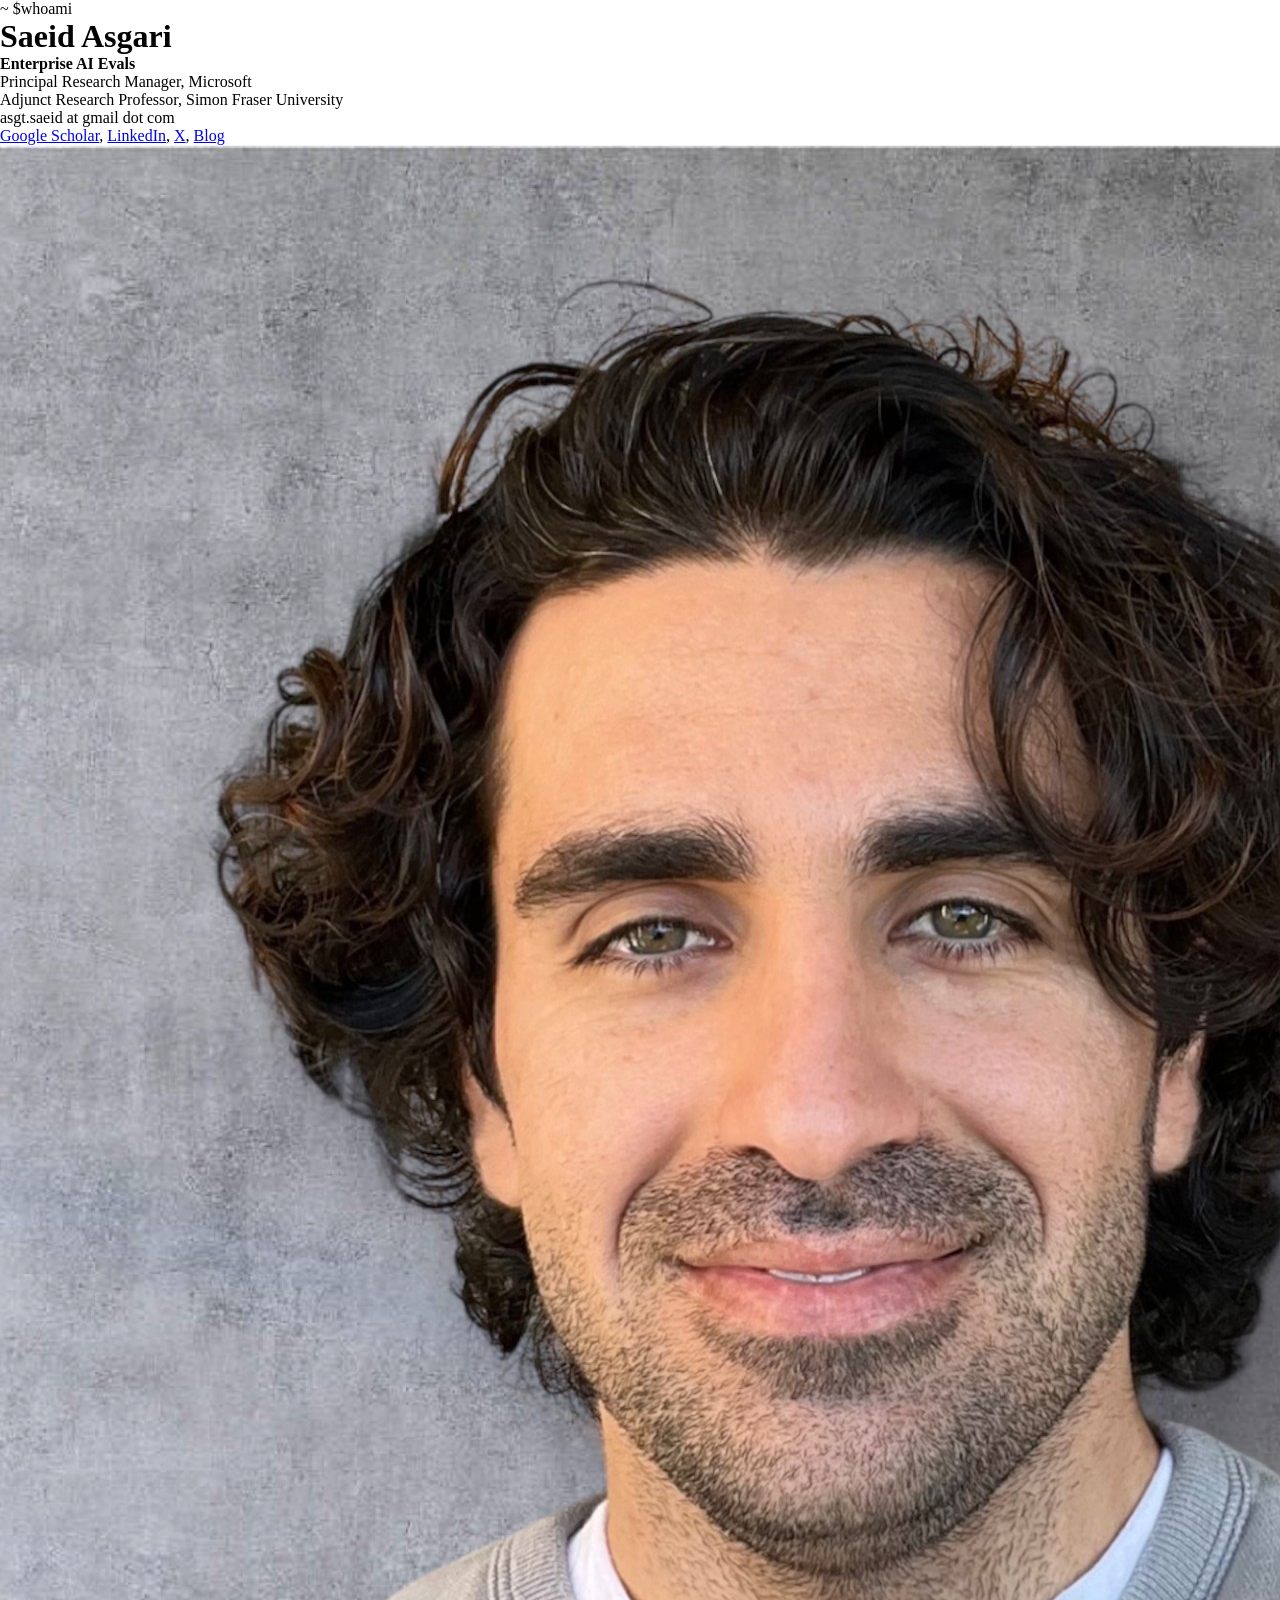
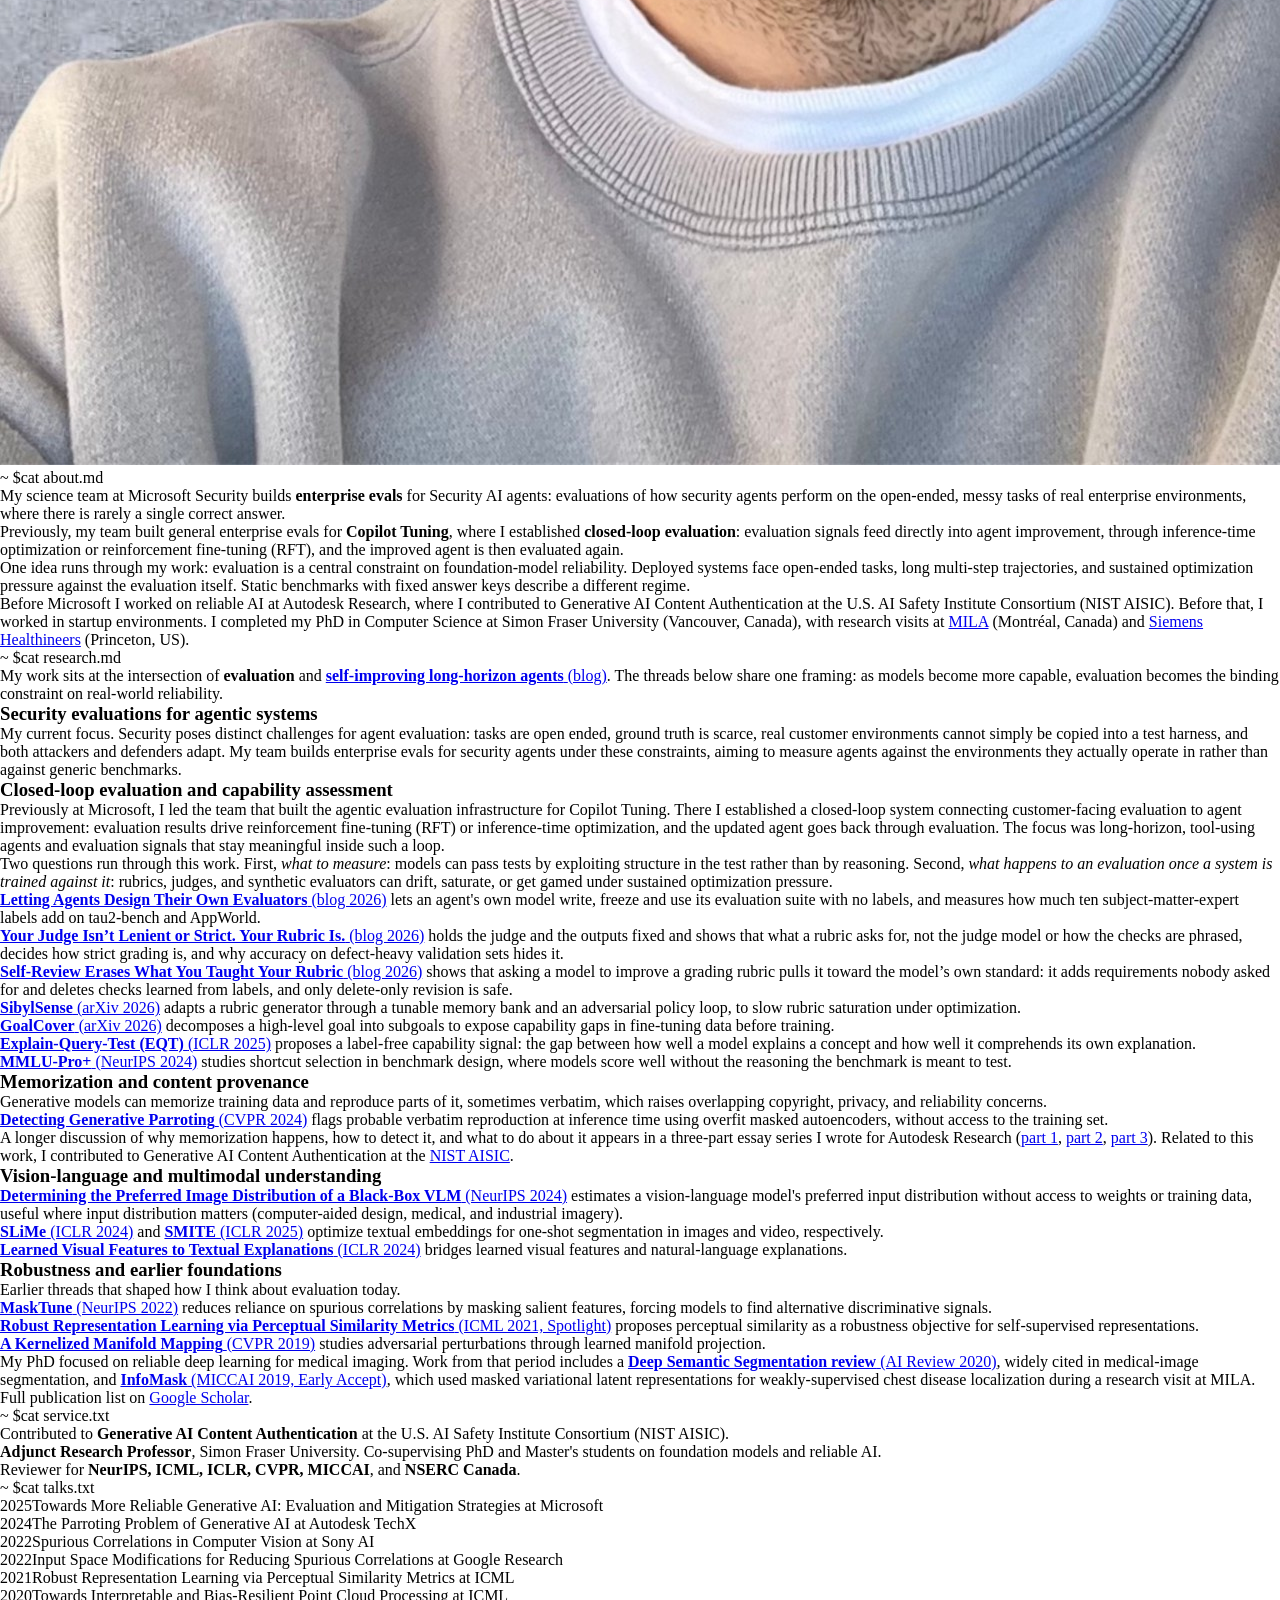
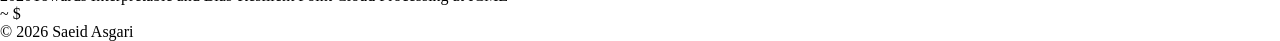
==== commit 6d61bc4b: "update" ====
--- a/index.html
+++ b/index.html
@@ -8,96 +8,46 @@
 <meta name="description" content="Saeid Asgari, Enterprise AI Evals at Microsoft, building enterprise evaluations for AI agents in security.">
 <link rel="icon" type="image/png" href="images/web_icon_.png">
 <link rel="canonical" href="https://asgsaeid.github.io/">
-<meta property="og:type" content="profile">
-<meta property="og:title" content="Saeid Asgari">
-<meta property="og:description" content="Enterprise AI Evals at Microsoft: evaluations for AI agents in security.">
-<meta property="og:url" content="https://asgsaeid.github.io/">
-<meta property="og:image" content="https://asgsaeid.github.io/images/20250728_2039456.jpg">
 <link rel="preconnect" href="https://fonts.googleapis.com">
 <link rel="preconnect" href="https://fonts.gstatic.com" crossorigin>
-<link href="https://fonts.googleapis.com/css2?family=Nanum+Pen+Script&family=Newsreader:ital,opsz,wght@0,6..72,400;0,6..72,500;0,6..72,600;1,6..72,400&display=swap" rel="stylesheet">
-<link rel="stylesheet" href="blog/assets/blog.css">
-<link rel="alternate" type="application/rss+xml" title="Who grades the grader? Saeid Asgari's notes on judging agents" href="blog/feed.xml">
-<meta name="theme-color" content="#F8FAFC">
-<style>
-  /* homepage additions to the shared blog styles */
-  .home-hero { margin:20px 0 10px; }
-  .home-hero::after { content:""; display:block; clear:both; }
-  .home-hero .portrait img { width:150px; height:150px; object-fit:cover; margin:6px 0 0 auto; border:1px solid var(--rule); background:#fff; }
-  .home-hero h1 { font-size:58px; line-height:1; letter-spacing:-0.022em; margin-bottom:18px; }
-  .role { font-size:19px; line-height:1.55; margin-bottom:14px; }
-  .role strong { font-weight:600; }
-  .role .quiet, .contact { color:var(--muted); }
-  .contact { font-size:16px; font-style:italic; line-height:1.7; }
-  .contact a { font-style:normal; }
-  h3 { font-size:22px; margin:36px 0 10px; }
-  ul.papers, ul.talks, ul.service { list-style:none; margin:4px 0 16px; }
-  ul.papers li, ul.talks li, ul.service li { margin:0 0 14px; font-size:17.5px; line-height:1.6; }
-  ul.papers li::after, ul.talks li::after { content:""; display:block; clear:both; }
-  ul.papers .mn-cap, ul.talks .mn-cap { margin:3px 0 0; }
-  .venue { color:var(--muted); font-style:italic; }
-  .talk-title { font-style:italic; color:var(--ink); }
-  .scholar-link { margin-top:24px; padding-top:14px; border-top:1px solid var(--rule); color:var(--muted); font-style:italic; font-size:16px; }
-  .note { text-decoration:none; }
-  .note .pen { font-size:30px; line-height:1.05; }
-  .note:hover .pen { text-decoration:underline; text-decoration-thickness:1px; }
-  @media (max-width:980px) {
-    .home-hero .portrait img { width:120px; height:120px; margin:0 0 18px; }
-    .home-hero h1 { font-size:42px; }
-    ul.papers .mn-cap, ul.talks .mn-cap { display:block; margin:0 0 2px; }
-    .note { display:block; margin-bottom:10px; }
-  }
-</style>
+<link href="https://fonts.googleapis.com/css2?family=IBM+Plex+Mono:ital,wght@0,400;0,500;0,600;1,400&family=IBM+Plex+Sans:ital,wght@0,400;0,600;1,400&display=swap" rel="stylesheet">
+<style>* { box-sizing:border-box; margin:0; padding:0; } a:focus-visible, button:focus-visible, summary:focus-visible { outline:2px solid currentColor; outline-offset:3px; }</style>
+<link rel="stylesheet" href="blog/assets/terminal.css">
 </head>
 <body>
-<div class="sheet">
-<main>
-
-<header class="home-hero">
-  <div class="mn portrait"><img src="images/20250728_2039456.jpg" alt="Portrait of Saeid Asgari"></div>
-  <h1>Saeid Asgari</h1>
-  <p class="role"><strong>Enterprise AI Evals</strong><br>
-    Principal Research Manager, Microsoft<br>
-    <span class="quiet">Adjunct Research Professor, Simon Fraser University</span></p>
-  <p class="contact">asgt.saeid at gmail dot com<br>
-    <a href="https://scholar.google.com/citations?user=SuePM1sAAAAJ&amp;hl=en">Google Scholar</a>,
-    <a href="https://www.linkedin.com/in/saeid-asgari-a55a5b5a/">LinkedIn</a>,
-    <a href="https://x.com/saeid_asg">X</a>,
-    <a href="blog/">Blog</a></p>
-</header>
-
-<h2 id="about">About</h2>
-<p>
-  My science team at Microsoft Security builds <strong>enterprise evals</strong> for Security AI agents:
-  evaluations of how security agents perform on the open-ended, messy tasks of real enterprise
-  environments, where there is rarely a single correct answer.
-</p>
-<p>
-  Previously, my team built general enterprise evals for <strong>Copilot Tuning</strong>,
-  where I established <strong>closed-loop evaluation</strong>: evaluation
-  signals feed directly into agent improvement, through inference-time optimization or
-  reinforcement fine-tuning (RFT), and the improved agent is then evaluated again.
-</p>
-<p>
-  One idea runs through my work: evaluation is a central constraint on foundation-model
-  reliability. Deployed systems face open-ended tasks, long multi-step trajectories, and
-  sustained optimization pressure against the evaluation itself. Static benchmarks with fixed
-  answer keys describe a different regime.
-</p>
-<p>
-  Before Microsoft I worked on reliable AI at Autodesk Research, where I contributed to
-  Generative AI Content Authentication at the U.S. AI Safety Institute Consortium (NIST AISIC).
-  Before that, I worked in startup environments.
-  I completed my PhD in Computer Science at Simon Fraser University (Vancouver, Canada), with
-  research visits at <a href="https://mila.quebec/en/">MILA</a> (Montréal, Canada) and
-  <a href="https://www.siemens-healthineers.com/en-ca">Siemens Healthineers</a> (Princeton, US).
-</p>
-
-<h2 id="research">Research</h2>
-<a class="mn note" href="blog/"><span class="pen">new: notes on<br>judging agents</span></a>
-<p>
+<div class="page">
+<div class="cmd first"><span class="ps">~ $</span><span class="c" data-text="whoami">whoami</span></div><div class="out"><div class="top"><div><h1>Saeid Asgari</h1><p class="role"><b>Enterprise AI Evals</b><br>Principal Research Manager, Microsoft<br>Adjunct Research Professor, Simon Fraser University</p><p class="contact">asgt.saeid at gmail dot com<br><a href="https://scholar.google.com/citations?user=SuePM1sAAAAJ">Google Scholar</a>, <a href="https://www.linkedin.com/in/saeid-asgari-a55a5b5a/">LinkedIn</a>, <a href="https://x.com/saeid_asg">X</a>, <a href="blog/">Blog</a></p></div><img class="portrait" src="images/20250728_2039456.jpg" alt="Portrait of Saeid Asgari"></div></div>
+<div class="story">
+<div class="cmd"><span class="ps">~ $</span><span class="c" data-text="cat about.md">cat about.md</span></div><div class="out"><div class="lead">
+  <p>
+    My science team at Microsoft Security builds <strong>enterprise evals</strong> for Security AI agents:
+    evaluations of how security agents perform on the open-ended, messy tasks of real enterprise
+    environments, where there is rarely a single correct answer.
+  </p>
+  <p>
+    Previously, my team built general enterprise evals for <strong>Copilot Tuning</strong>,
+    where I established <strong>closed-loop evaluation</strong>: evaluation
+    signals feed directly into agent improvement, through inference-time optimization or
+    reinforcement fine-tuning (RFT), and the improved agent is then evaluated again.
+  </p>
+  <p>
+    One idea runs through my work: evaluation is a central constraint on foundation-model
+    reliability. Deployed systems face open-ended tasks, long multi-step trajectories, and
+    sustained optimization pressure against the evaluation itself. Static benchmarks with fixed
+    answer keys describe a different regime.
+  </p>
+  <p>
+    Before Microsoft I worked on reliable AI at Autodesk Research, where I contributed to
+    Generative AI Content Authentication at the U.S. AI Safety Institute Consortium (NIST AISIC).
+    Before that, I worked in startup environments.
+    I completed my PhD in Computer Science at Simon Fraser University (Vancouver, Canada), with
+    research visits at <a href="https://mila.quebec/en/">MILA</a> (Montréal, Canada) and
+    <a href="https://www.siemens-healthineers.com/en-ca">Siemens Healthineers</a> (Princeton, US).
+  </p>
+</div></div>
+<div class="cmd"><span class="ps">~ $</span><span class="c" data-text="cat research.md">cat research.md</span></div><div class="out"><p class="research-intro">
   My work sits at the intersection of <strong>evaluation</strong> and
-  <a href="blog/2026-09-agents-that-design-their-own-judges.html"><strong>self-improving long-horizon agents</strong></a> <span class="venue">(blog)</span>. The threads below share one framing: as models become more capable,
+  <a href="https://asgsaeid.github.io/blog/2026-09-agents-that-design-their-own-judges.html"><strong>self-improving long-horizon agents</strong> <span class="venue-text">(blog)</span></a>. The threads below share one framing: as models become more capable,
   evaluation becomes the binding constraint on real-world reliability.
 </p>
 
@@ -125,13 +75,13 @@
   can drift, saturate, or get gamed under sustained optimization pressure.
 </p>
 <ul class="papers">
-  <li><span class="mn"><span class="mn-cap">Blog 2026</span></span><a href="blog/2026-09-agents-that-design-their-own-judges.html"><strong>Letting Agents Design Their Own Evaluators</strong></a> lets an agent's own model write, freeze and use its evaluation suite with no labels, and measures how much ten subject-matter-expert labels add on tau2-bench and AppWorld.</li>
-  <li><span class="mn"><span class="mn-cap">Blog 2026</span></span><a href="blog/2026-10-your-judge-isnt-lenient-or-strict-your-rubric-is.html"><strong>Your Judge Isn&rsquo;t Lenient or Strict. Your Rubric Is.</strong></a> holds the judge and the outputs fixed and shows that what a rubric asks for, not the judge model or how the checks are phrased, decides how strict grading is, and why accuracy on defect-heavy validation sets hides it.</li>
-  <li><span class="mn"><span class="mn-cap">Blog 2026</span></span><a href="blog/2026-10-self-review-erases-what-you-taught-your-rubric.html"><strong>Self-Review Erases What You Taught Your Rubric</strong></a> shows that asking a model to improve a grading rubric pulls it toward the model&rsquo;s own standard: it adds requirements nobody asked for and deletes checks learned from labels, and only delete-only revision is safe.</li>
-  <li><span class="mn"><span class="mn-cap">arXiv 2026</span></span><a href="https://arxiv.org/abs/2602.20751"><strong>SibylSense</strong></a> adapts a rubric generator through a tunable memory bank and an adversarial policy loop, to slow rubric saturation under optimization.</li>
-  <li><span class="mn"><span class="mn-cap">arXiv 2026</span></span><a href="https://arxiv.org/abs/2604.27547"><strong>GoalCover</strong></a> decomposes a high-level goal into subgoals to expose capability gaps in fine-tuning data before training.</li>
-  <li><span class="mn"><span class="mn-cap">ICLR 2025</span></span><a href="https://arxiv.org/abs/2501.11721"><strong>Explain-Query-Test (EQT)</strong></a> proposes a label-free capability signal: the gap between how well a model explains a concept and how well it comprehends its own explanation.</li>
-  <li><span class="mn"><span class="mn-cap">NeurIPS 2024</span></span><a href="http://arxiv.org/abs/2409.02257"><strong>MMLU-Pro+</strong></a> studies shortcut selection in benchmark design, where models score well without the reasoning the benchmark is meant to test.</li>
+  <li><a href="blog/2026-09-agents-that-design-their-own-judges.html"><strong>Letting Agents Design Their Own Evaluators</strong> <span class="venue-text">(blog 2026)</span></a> lets an agent's own model write, freeze and use its evaluation suite with no labels, and measures how much ten subject-matter-expert labels add on tau2-bench and AppWorld.</li>
+  <li><a href="blog/2026-10-your-judge-isnt-lenient-or-strict-your-rubric-is.html"><strong>Your Judge Isn&rsquo;t Lenient or Strict. Your Rubric Is.</strong> <span class="venue-text">(blog 2026)</span></a> holds the judge and the outputs fixed and shows that what a rubric asks for, not the judge model or how the checks are phrased, decides how strict grading is, and why accuracy on defect-heavy validation sets hides it.</li>
+  <li><a href="blog/2026-10-self-review-erases-what-you-taught-your-rubric.html"><strong>Self-Review Erases What You Taught Your Rubric</strong> <span class="venue-text">(blog 2026)</span></a> shows that asking a model to improve a grading rubric pulls it toward the model&rsquo;s own standard: it adds requirements nobody asked for and deletes checks learned from labels, and only delete-only revision is safe.</li>
+  <li><a href="https://arxiv.org/abs/2602.20751"><strong>SibylSense</strong> <span class="venue-text">(arXiv 2026)</span></a> adapts a rubric generator through a tunable memory bank and an adversarial policy loop, to slow rubric saturation under optimization.</li>
+  <li><a href="https://arxiv.org/abs/2604.27547"><strong>GoalCover</strong> <span class="venue-text">(arXiv 2026)</span></a> decomposes a high-level goal into subgoals to expose capability gaps in fine-tuning data before training.</li>
+  <li><a href="https://arxiv.org/abs/2501.11721"><strong>Explain-Query-Test (EQT)</strong> <span class="venue-text">(ICLR 2025)</span></a> proposes a label-free capability signal: the gap between how well a model explains a concept and how well it comprehends its own explanation.</li>
+  <li><a href="http://arxiv.org/abs/2409.02257"><strong>MMLU-Pro+</strong> <span class="venue-text">(NeurIPS 2024)</span></a> studies shortcut selection in benchmark design, where models score well without the reasoning the benchmark is meant to test.</li>
 </ul>
 
 <h3>Memorization and content provenance</h3>
@@ -140,7 +90,7 @@
   which raises overlapping copyright, privacy, and reliability concerns.
 </p>
 <ul class="papers">
-  <li><span class="mn"><span class="mn-cap">CVPR 2024</span></span><a href="https://arxiv.org/abs/2403.19050"><strong>Detecting Generative Parroting</strong></a> flags probable verbatim reproduction at inference time using overfit masked autoencoders, without access to the training set.</li>
+  <li><a href="https://arxiv.org/abs/2403.19050"><strong>Detecting Generative Parroting</strong> <span class="venue-text">(CVPR 2024)</span></a> flags probable verbatim reproduction at inference time using overfit masked autoencoders, without access to the training set.</li>
 </ul>
 <p>
   A longer discussion of why memorization happens, how to detect it, and what to do about it
@@ -154,9 +104,9 @@
 
 <h3>Vision-language and multimodal understanding</h3>
 <ul class="papers">
-  <li><span class="mn"><span class="mn-cap">NeurIPS 2024</span></span><a href="http://arxiv.org/abs/2409.02253"><strong>Determining the Preferred Image Distribution of a Black-Box VLM</strong></a> estimates a vision-language model's preferred input distribution without access to weights or training data, useful where input distribution matters (computer-aided design, medical, and industrial imagery).</li>
-  <li><span class="mn"><span class="mn-cap">ICLR 2024, 2025</span></span><a href="https://arxiv.org/abs/2309.03179"><strong>SLiMe</strong></a> and <a href="https://segment-me-in-time.github.io"><strong>SMITE</strong></a> optimize textual embeddings for one-shot segmentation in images and video, respectively.</li>
-  <li><span class="mn"><span class="mn-cap">ICLR 2024</span></span><a href="https://arxiv.org/abs/2309.00733"><strong>Learned Visual Features to Textual Explanations</strong></a> bridges learned visual features and natural-language explanations.</li>
+  <li><a href="http://arxiv.org/abs/2409.02253"><strong>Determining the Preferred Image Distribution of a Black-Box VLM</strong> <span class="venue-text">(NeurIPS 2024)</span></a> estimates a vision-language model's preferred input distribution without access to weights or training data, useful where input distribution matters (computer-aided design, medical, and industrial imagery).</li>
+  <li><a href="https://arxiv.org/abs/2309.03179"><strong>SLiMe</strong> <span class="venue-text">(ICLR 2024)</span></a> and <a href="https://segment-me-in-time.github.io"><strong>SMITE</strong> <span class="venue-text">(ICLR 2025)</span></a> optimize textual embeddings for one-shot segmentation in images and video, respectively.</li>
+  <li><a href="https://arxiv.org/abs/2309.00733"><strong>Learned Visual Features to Textual Explanations</strong> <span class="venue-text">(ICLR 2024)</span></a> bridges learned visual features and natural-language explanations.</li>
 </ul>
 
 <h3>Robustness and earlier foundations</h3>
@@ -164,44 +114,41 @@
   Earlier threads that shaped how I think about evaluation today.
 </p>
 <ul class="papers">
-  <li><span class="mn"><span class="mn-cap">NeurIPS 2022</span></span><a href="https://arxiv.org/abs/2210.00055"><strong>MaskTune</strong></a> reduces reliance on spurious correlations by masking salient features, forcing models to find alternative discriminative signals.</li>
-  <li><span class="mn"><span class="mn-cap">ICML 2021, Spotlight</span></span><a href="https://arxiv.org/abs/2106.06620"><strong>Robust Representation Learning via Perceptual Similarity Metrics</strong></a> proposes perceptual similarity as a robustness objective for self-supervised representations.</li>
-  <li><span class="mn"><span class="mn-cap">CVPR 2019</span></span><a href="https://arxiv.org/abs/1903.01015"><strong>A Kernelized Manifold Mapping</strong></a> studies adversarial perturbations through learned manifold projection.</li>
+  <li><a href="https://arxiv.org/abs/2210.00055"><strong>MaskTune</strong> <span class="venue-text">(NeurIPS 2022)</span></a> reduces reliance on spurious correlations by masking salient features, forcing models to find alternative discriminative signals.</li>
+  <li><a href="https://arxiv.org/abs/2106.06620"><strong>Robust Representation Learning via Perceptual Similarity Metrics</strong> <span class="venue-text">(ICML 2021, Spotlight)</span></a> proposes perceptual similarity as a robustness objective for self-supervised representations.</li>
+  <li><a href="https://arxiv.org/abs/1903.01015"><strong>A Kernelized Manifold Mapping</strong> <span class="venue-text">(CVPR 2019)</span></a> studies adversarial perturbations through learned manifold projection.</li>
 </ul>
 <p>
   My PhD focused on reliable deep learning for medical imaging. Work from that period includes a
-  <a href="https://arxiv.org/abs/1910.07655"><strong>Deep Semantic Segmentation review</strong></a> <span class="venue">(AI Review 2020)</span>,
+  <a href="https://arxiv.org/abs/1910.07655"><strong>Deep Semantic Segmentation review</strong> <span class="venue-text">(AI Review 2020)</span></a>,
   widely cited in medical-image segmentation, and
-  <a href="https://arxiv.org/abs/1903.11741"><strong>InfoMask</strong></a> <span class="venue">(MICCAI 2019, Early Accept)</span>,
+  <a href="https://arxiv.org/abs/1903.11741"><strong>InfoMask</strong> <span class="venue-text">(MICCAI 2019, Early Accept)</span></a>,
   which used masked variational latent representations for weakly-supervised chest disease
   localization during a research visit at MILA.
 </p>
 
-<p class="scholar-link">
+<div class="scholar-link">
   Full publication list on
-  <a href="https://scholar.google.com/citations?user=SuePM1sAAAAJ&amp;hl=en">Google Scholar</a>.
-</p>
-
-<h2 id="service">Service</h2>
-<ul class="service">
-  <li>Contributed to <strong>Generative AI Content Authentication</strong> at the U.S. AI Safety Institute Consortium (NIST AISIC).</li>
-  <li><strong>Adjunct Research Professor</strong>, Simon Fraser University. Co-supervising PhD and Master's students on foundation models and reliable AI.</li>
-  <li>Reviewer for <strong>NeurIPS, ICML, ICLR, CVPR, MICCAI</strong>, and <strong>NSERC Canada</strong>.</li>
-</ul>
-
-<h2 id="talks">Selected Talks</h2>
-<ul class="talks">
-  <li><span class="mn"><span class="mn-cap">2025</span></span><span class="talk-title">Towards More Reliable Generative AI: Evaluation and Mitigation Strategies</span>, at Microsoft</li>
-  <li><span class="mn"><span class="mn-cap">2024</span></span><span class="talk-title">The Parroting Problem of Generative AI</span>, at Autodesk TechX</li>
-  <li><span class="mn"><span class="mn-cap">2022</span></span><span class="talk-title">Spurious Correlations in Computer Vision</span>, at Sony AI</li>
-  <li><span class="mn"><span class="mn-cap">2022</span></span><span class="talk-title">Input Space Modifications for Reducing Spurious Correlations</span>, at Google Research</li>
-  <li><span class="mn"><span class="mn-cap">2021</span></span><span class="talk-title">Robust Representation Learning via Perceptual Similarity Metrics</span>, at ICML</li>
-  <li><span class="mn"><span class="mn-cap">2020</span></span><span class="talk-title">Towards Interpretable and Bias-Resilient Point Cloud Processing</span>, at ICML</li>
-</ul>
-
-</main>
-<footer><span>&copy; 2026 Saeid Asgari</span><nav><a href="https://scholar.google.com/citations?user=SuePM1sAAAAJ&amp;hl=en">Google Scholar</a><a href="https://www.linkedin.com/in/saeid-asgari-a55a5b5a/">LinkedIn</a><a href="blog/">Blog</a></nav></footer>
-</div>
-<script src="blog/assets/blog.js" defer></script>
+  <a href="https://scholar.google.com/citations?user=SuePM1sAAAAJ&hl=en">Google Scholar</a>.
+</div></div>
+<div class="cmd"><span class="ps">~ $</span><span class="c" data-text="cat service.txt">cat service.txt</span></div><div class="out"><div class="service">
+  <ul>
+    <li>Contributed to <strong>Generative AI Content Authentication</strong> at the U.S. AI Safety Institute Consortium (NIST AISIC).</li>
+    <li><strong>Adjunct Research Professor</strong>, Simon Fraser University. Co-supervising PhD and Master's students on foundation models and reliable AI.</li>
+    <li>Reviewer for <strong>NeurIPS, ICML, ICLR, CVPR, MICCAI</strong>, and <strong>NSERC Canada</strong>.</li>
+  </ul>
+</div></div>
+<div class="cmd"><span class="ps">~ $</span><span class="c" data-text="cat talks.txt">cat talks.txt</span></div><div class="out"><div class="talks">
+  <ul>
+    <li><span class="year">2025</span><span><span class="talk-title">Towards More Reliable Generative AI: Evaluation and Mitigation Strategies</span> <span class="talk-venue">at Microsoft</span></span></li>
+    <li><span class="year">2024</span><span><span class="talk-title">The Parroting Problem of Generative AI</span> <span class="talk-venue">at Autodesk TechX</span></span></li>
+    <li><span class="year">2022</span><span><span class="talk-title">Spurious Correlations in Computer Vision</span> <span class="talk-venue">at Sony AI</span></span></li>
+    <li><span class="year">2022</span><span><span class="talk-title">Input Space Modifications for Reducing Spurious Correlations</span> <span class="talk-venue">at Google Research</span></span></li>
+    <li><span class="year">2021</span><span><span class="talk-title">Robust Representation Learning via Perceptual Similarity Metrics</span> <span class="talk-venue">at ICML</span></span></li>
+    <li><span class="year">2020</span><span><span class="talk-title">Towards Interpretable and Bias-Resilient Point Cloud Processing</span> <span class="talk-venue">at ICML</span></span></li>
+  </ul>
+</div></div>
+</div><div class="cmd end"><span class="ps">~ $</span><span class="caret blink" aria-hidden="true"></span></div><footer>© 2026 Saeid Asgari</footer></div>
+<script src="blog/assets/site.js" defer></script>
 </body>
 </html>
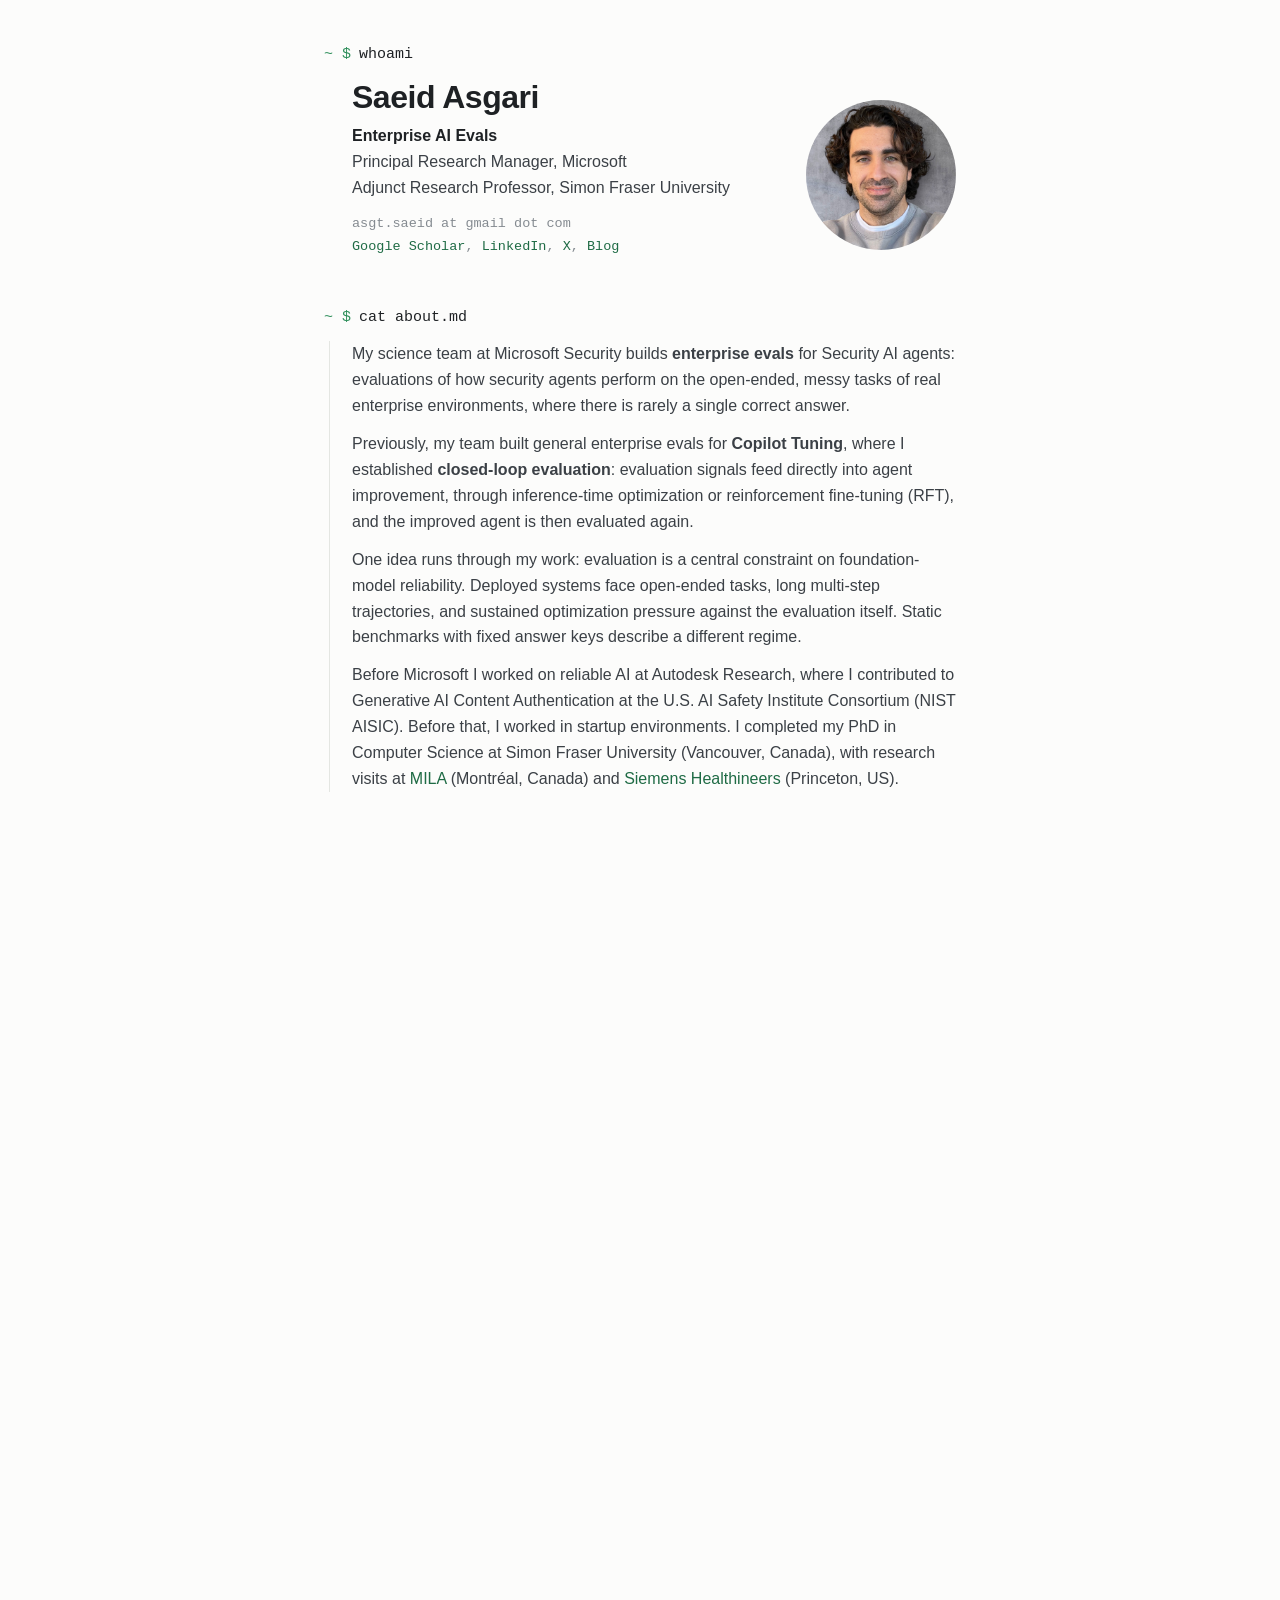
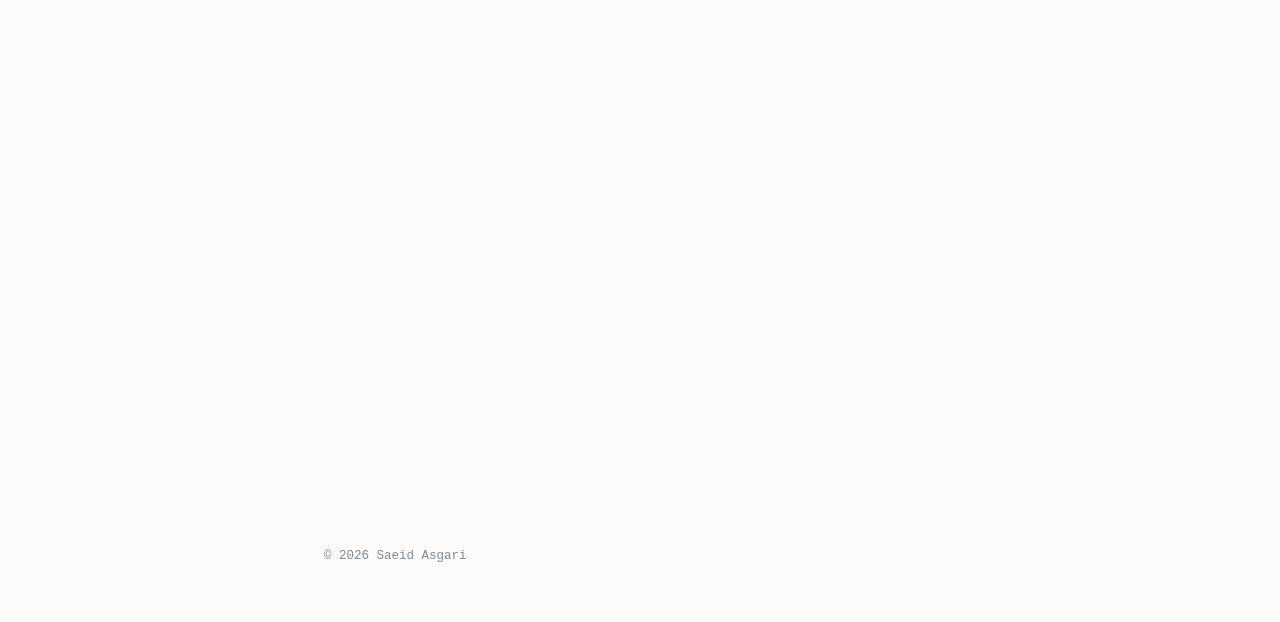
==== commit 59d2ecfc: "Add files via upload" ====
--- a/index.html
+++ b/index.html
@@ -11,14 +11,18 @@
 <link rel="preconnect" href="https://fonts.googleapis.com">
 <link rel="preconnect" href="https://fonts.gstatic.com" crossorigin>
 <link href="https://fonts.googleapis.com/css2?family=IBM+Plex+Mono:ital,wght@0,400;0,500;0,600;1,400&family=IBM+Plex+Sans:ital,wght@0,400;0,600;1,400&display=swap" rel="stylesheet">
+<script>(function () { try { var d = document.documentElement;
+  if ((window.matchMedia && matchMedia("(prefers-reduced-motion: reduce)").matches) || !("IntersectionObserver" in window)) return;
+  d.classList.add("js"); setTimeout(function () { if (!window.__termStarted) d.classList.remove("js"); }, 4000);
+} catch (e) {} })();</script>
 <style>* { box-sizing:border-box; margin:0; padding:0; } a:focus-visible, button:focus-visible, summary:focus-visible { outline:2px solid currentColor; outline-offset:3px; }</style>
 <link rel="stylesheet" href="blog/assets/terminal.css">
 </head>
 <body>
 <div class="page">
-<div class="cmd first"><span class="ps">~ $</span><span class="c" data-text="whoami">whoami</span></div><div class="out"><div class="top"><div><h1>Saeid Asgari</h1><p class="role"><b>Enterprise AI Evals</b><br>Principal Research Manager, Microsoft<br>Adjunct Research Professor, Simon Fraser University</p><p class="contact">asgt.saeid at gmail dot com<br><a href="https://scholar.google.com/citations?user=SuePM1sAAAAJ">Google Scholar</a>, <a href="https://www.linkedin.com/in/saeid-asgari-a55a5b5a/">LinkedIn</a>, <a href="https://x.com/saeid_asg">X</a>, <a href="blog/">Blog</a></p></div><img class="portrait" src="images/20250728_2039456.jpg" alt="Portrait of Saeid Asgari"></div></div>
+<div class="cmd first"><span class="ps">~ $</span><span class="c" data-text="whoami">whoami</span></div><div class="out wait"><div class="top"><div><h1>Saeid Asgari</h1><p class="role"><b>Enterprise AI Evals</b><br>Principal Research Manager, Microsoft<br>Adjunct Research Professor, Simon Fraser University</p><p class="contact">asgt.saeid at gmail dot com<br><a href="https://scholar.google.com/citations?user=SuePM1sAAAAJ">Google Scholar</a>, <a href="https://www.linkedin.com/in/saeid-asgari-a55a5b5a/">LinkedIn</a>, <a href="https://x.com/saeid_asg">X</a>, <a href="blog/">Blog</a></p></div><img class="portrait" src="images/20250728_2039456.jpg" alt="Portrait of Saeid Asgari"></div></div>
 <div class="story">
-<div class="cmd"><span class="ps">~ $</span><span class="c" data-text="cat about.md">cat about.md</span></div><div class="out"><div class="lead">
+<div class="cmd wait"><span class="ps">~ $</span><span class="c" data-text="cat about.md">cat about.md</span></div><div class="out wait"><div class="lead">
   <p>
     My science team at Microsoft Security builds <strong>enterprise evals</strong> for Security AI agents:
     evaluations of how security agents perform on the open-ended, messy tasks of real enterprise
@@ -45,7 +49,7 @@
     <a href="https://www.siemens-healthineers.com/en-ca">Siemens Healthineers</a> (Princeton, US).
   </p>
 </div></div>
-<div class="cmd"><span class="ps">~ $</span><span class="c" data-text="cat research.md">cat research.md</span></div><div class="out"><p class="research-intro">
+<div class="cmd wait"><span class="ps">~ $</span><span class="c" data-text="cat research.md">cat research.md</span></div><div class="out wait"><p class="research-intro">
   My work sits at the intersection of <strong>evaluation</strong> and
   <a href="https://asgsaeid.github.io/blog/2026-09-agents-that-design-their-own-judges.html"><strong>self-improving long-horizon agents</strong> <span class="venue-text">(blog)</span></a>. The threads below share one framing: as models become more capable,
   evaluation becomes the binding constraint on real-world reliability.
@@ -131,14 +135,14 @@
   Full publication list on
   <a href="https://scholar.google.com/citations?user=SuePM1sAAAAJ&hl=en">Google Scholar</a>.
 </div></div>
-<div class="cmd"><span class="ps">~ $</span><span class="c" data-text="cat service.txt">cat service.txt</span></div><div class="out"><div class="service">
+<div class="cmd wait"><span class="ps">~ $</span><span class="c" data-text="cat service.txt">cat service.txt</span></div><div class="out wait"><div class="service">
   <ul>
     <li>Contributed to <strong>Generative AI Content Authentication</strong> at the U.S. AI Safety Institute Consortium (NIST AISIC).</li>
     <li><strong>Adjunct Research Professor</strong>, Simon Fraser University. Co-supervising PhD and Master's students on foundation models and reliable AI.</li>
     <li>Reviewer for <strong>NeurIPS, ICML, ICLR, CVPR, MICCAI</strong>, and <strong>NSERC Canada</strong>.</li>
   </ul>
 </div></div>
-<div class="cmd"><span class="ps">~ $</span><span class="c" data-text="cat talks.txt">cat talks.txt</span></div><div class="out"><div class="talks">
+<div class="cmd wait"><span class="ps">~ $</span><span class="c" data-text="cat talks.txt">cat talks.txt</span></div><div class="out wait"><div class="talks">
   <ul>
     <li><span class="year">2025</span><span><span class="talk-title">Towards More Reliable Generative AI: Evaluation and Mitigation Strategies</span> <span class="talk-venue">at Microsoft</span></span></li>
     <li><span class="year">2024</span><span><span class="talk-title">The Parroting Problem of Generative AI</span> <span class="talk-venue">at Autodesk TechX</span></span></li>
@@ -148,7 +152,7 @@
     <li><span class="year">2020</span><span><span class="talk-title">Towards Interpretable and Bias-Resilient Point Cloud Processing</span> <span class="talk-venue">at ICML</span></span></li>
   </ul>
 </div></div>
-</div><div class="cmd end"><span class="ps">~ $</span><span class="caret blink" aria-hidden="true"></span></div><footer>© 2026 Saeid Asgari</footer></div>
+</div><div class="cmd end wait"><span class="ps">~ $</span><span class="caret blink" aria-hidden="true"></span></div><footer>© 2026 Saeid Asgari</footer></div>
 <script src="blog/assets/site.js" defer></script>
 </body>
 </html>
--- a/blog/assets/terminal.css
+++ b/blog/assets/terminal.css
@@ -0,0 +1,96 @@
+
+:root { --ink:#1E2124; --text:#3B4046; --muted:#858B91; --line:#E6E7E4; --prompt:#2F8F5B; --link:#1F6B45;
+  --mono:'IBM Plex Mono', ui-monospace, monospace; --sans:'IBM Plex Sans', Arial, sans-serif; }
+body { background:#FCFCFB; color:var(--text); font:16px/1.62 var(--sans); -webkit-font-smoothing:antialiased; }
+a { color:var(--link); text-decoration:none; } a:hover { text-decoration:underline; }
+.page { max-width:680px; margin:0 auto; padding:44px 24px 64px; }
+.cmd { font:500 15px/1.5 var(--mono); color:var(--ink); margin:36px 0 12px; min-height:1.5em; }
+.cmd .ps { color:var(--prompt); margin-right:8px; }
+.cmd.first { margin-top:0; }
+.top { display:grid; grid-template-columns:1fr 96px; gap:24px; align-items:start; }
+.portrait { width:96px; height:96px; border-radius:50%; background:linear-gradient(135deg,#C3CAD2,#9AA4AF); }
+h1 { font:600 32px/1.15 var(--sans); color:var(--ink); letter-spacing:-0.015em; margin-bottom:8px; }
+.role b { color:var(--ink); } .role { margin-bottom:8px; }
+.contact { font:400 13.5px/1.7 var(--mono); color:var(--muted); }
+.story h3 { font:600 17px/1.35 var(--sans); color:var(--ink); }
+.story h3::before { content:"# "; color:var(--prompt); font-family:var(--mono); font-weight:400; }
+.story .venue-text { color:var(--muted); }
+.story a strong { font-weight:600; color:var(--ink); } .story a:hover strong { color:var(--link); }
+ul.blog .k { color:var(--prompt); font-weight:500; }
+.caret { display:inline-block; width:8px; height:1.05em; background:var(--prompt); vertical-align:-2px; margin-left:2px; }
+.caret.blink { animation:blink 1s steps(1) infinite; }
+@keyframes blink { 50% { opacity:0; } }
+/* animation states, applied only when JavaScript runs */
+.js .out { opacity:0; transform:translateY(6px); transition:opacity .45s ease, transform .45s ease; }
+.js .out.shown { opacity:1; transform:none; }
+.js .story .papers li, .js ul.blog li { opacity:0; transition:opacity .35s ease; }
+.js .out.shown .papers li, .js .out.shown ul.blog li { opacity:1; }
+footer { margin-top:44px; font:400 12.5px var(--mono); color:var(--muted); }
+@media (max-width:600px) { .page { padding:28px 18px 48px; } .top { grid-template-columns:1fr 64px; } .portrait { width:64px; height:64px; } h1 { font-size:27px; } }
+@media (prefers-reduced-motion:reduce) { .js .out, .js .story .papers li, .js ul.blog li { opacity:1; transform:none; transition:none; } .caret.blink { animation:none; } }
+
+.story p { margin-bottom:12px; }
+.story h3 { margin:22px 0 8px; }
+.story ul { list-style:none; margin:4px 0 12px; }
+.story .papers li { padding:5px 0; font-size:15.5px; line-height:1.55; }
+.story .papers li > a:first-child strong, .story .papers a strong { color:var(--ink); }
+.story .venue-text { font-family:var(--mono); font-size:12.5px; }
+.story .scholar-link { margin-top:18px; padding-top:10px; border-top:1px solid var(--line); color:var(--muted); font-size:15px; }
+.story .service li { padding:4px 0; font-size:15.5px; } .story .service li strong { color:var(--ink); }
+.story .talks li { display:grid; grid-template-columns:52px 1fr; gap:10px; padding:3px 0; font-size:15.5px; }
+.story .talks .year { font-family:var(--mono); font-size:13px; color:var(--muted); line-height:1.9; }
+.story .talks .talk-title { font-style:italic; color:var(--ink); } .story .talks .talk-venue { color:var(--muted); }
+ul.blog { list-style:none; } ul.blog li { padding:7px 0; } ul.blog a { color:var(--ink); font-weight:600; }
+ul.blog .k { font-family:var(--mono); font-size:13.5px; margin-left:8px; white-space:nowrap; } ul.blog .d { display:block; color:var(--muted); font-size:15px; }
+
+.post p, .post li { font-size:16.5px; }
+.post h2 { scroll-margin-top:20px; }
+.post ul, .post ol { margin:0 0 14px 22px; } .post li { margin-bottom:6px; }
+.post img { max-width:100%; height:auto; display:block; margin:16px auto 8px; border:1px solid var(--line); border-radius:4px; background:#fff; }
+.post figure { margin:0 0 18px; } .post figcaption { font-size:14px; color:var(--muted); font-style:italic; }
+.post table { border-collapse:collapse; width:100%; font-size:14px; margin:10px 0 20px; font-variant-numeric:tabular-nums; }
+.post th, .post td { border-bottom:1px solid var(--line); padding:6px 8px; text-align:left; vertical-align:top; }
+.post code { font-family:var(--mono); font-size:.86em; background:#F1F2F4; padding:1px 4px; border-radius:3px; }
+.post strong { color:var(--ink); font-weight:600; }
+.series { font:400 14px var(--mono); color:var(--muted); margin-bottom:6px; }
+.byline { font-size:14.5px; color:var(--muted); margin:6px 0 20px; }
+.tldr { margin:0 0 26px; padding:14px 0 6px; border-top:1px solid var(--line); border-bottom:1px solid var(--line); }
+.tldr .stats { list-style:none; margin:0 0 10px; } .tldr .stats li { display:grid; grid-template-columns:118px 1fr; gap:12px; margin:0 0 6px; font-size:15px; }
+.tldr .stats b { font-family:var(--mono); font-size:15px; white-space:nowrap; }
+.tldr .take { margin:0 0 6px 20px; } .tldr .take li { font-size:15.5px; margin-bottom:5px; }
+.endcap { margin-top:44px; padding-top:18px; border-top:1px solid var(--line); font-size:15.5px; }
+.endcap .also { font-size:17px; margin:22px 0 4px; }
+.linkbtn { font:inherit; color:var(--link, var(--lapis)); background:none; border:0; padding:0; cursor:pointer; }
+.linkbtn:hover { text-decoration:underline; }
+details.cite { margin:12px 0; } details.cite summary { cursor:pointer; color:var(--ink); }
+details.cite pre { margin:10px 0 6px; padding:10px 12px; background:#F1F2F4; border-radius:4px; font:400 12.5px/1.5 var(--mono); white-space:pre-wrap; word-break:break-word; }
+.blogtop { font:400 14px var(--mono); color:var(--muted); display:flex; justify-content:space-between; margin-bottom:22px; }
+@media (max-width:600px) { .tldr .stats li { grid-template-columns:1fr; gap:0; } }
+
+img.portrait { object-fit:cover; }
+.post h1, .bi h1 { font-size:30px; line-height:1.2; }
+.post h2 { font:600 21px/1.3 var(--sans); color:var(--ink); margin:34px 0 10px; }
+.post h2::before { content:"## "; color:var(--prompt); font-family:var(--mono); font-weight:400; }
+.series { color:var(--prompt); }
+.tldr .stats b { color:var(--prompt); } .tldr .take { list-style:none; margin-left:0; } .tldr .take li::before { content:"- "; color:var(--prompt); font-family:var(--mono); }
+ul.posts { list-style:none; } ul.posts li { display:grid; grid-template-columns:76px 1fr; gap:14px; padding:10px 0; }
+ul.posts .m { font:400 13px/1.9 var(--mono); color:var(--muted); } ul.posts a { font-weight:600; color:var(--ink); font-size:17px; }
+ul.posts .k { font:500 13.5px var(--mono); color:var(--prompt); margin-left:8px; white-space:nowrap; } ul.posts p { font-size:15px; color:var(--muted); margin:2px 0 0; }
+.js ul.posts li { opacity:0; transition:opacity .35s ease; } .js .out.shown ul.posts li { opacity:1; }
+.endcap .cmd { margin-top:0; }
+@media (max-width:600px) { ul.posts li { grid-template-columns:1fr; gap:0; } }
+/* indented output, like a terminal or code editor */
+.out, .body { margin-left:5px; padding-left:22px; border-left:1px solid #E4E6E2; }
+.cmd.first + .out { border-left-color:transparent; }
+.out ul.papers, .out .service ul, .out .talks ul, .out ul.blog, .out ul.posts, .out .tldr .take, .body ul, .body ol { margin-left:22px; }
+.out .papers li, .out .service li { position:relative; }
+.out .papers li::before, .out .service li::before { content:"-"; position:absolute; left:-16px; color:var(--prompt); font-family:var(--mono); }
+.out .talks li { margin-left:0; }
+.body p, .out p { margin-bottom:12px; }
+.body h2 { margin-left:-27px; padding:2px 0; background:#FCFCFB; position:relative; }
+.body h2::before { content:"## "; }
+@media (max-width:600px) { .out, .body { padding-left:14px; margin-left:3px; } .out ul.papers, .out .service ul, .out .talks ul, .out ul.blog, .out ul.posts, .body ul, .body ol { margin-left:14px; } .out .papers li::before, .out .service li::before { left:-12px; } .body h2 { margin-left:-17px; } }
+.js .wait { visibility:hidden; }
+.js .body { opacity:0; transition:opacity .45s ease; } .js .body.shown { opacity:1; }
+.top { grid-template-columns:1fr 150px; align-items:center; } .top .portrait { width:150px; height:150px; }
+@media (max-width:600px) { .top { grid-template-columns:1fr 96px; gap:16px; } .top .portrait { width:96px; height:96px; } }
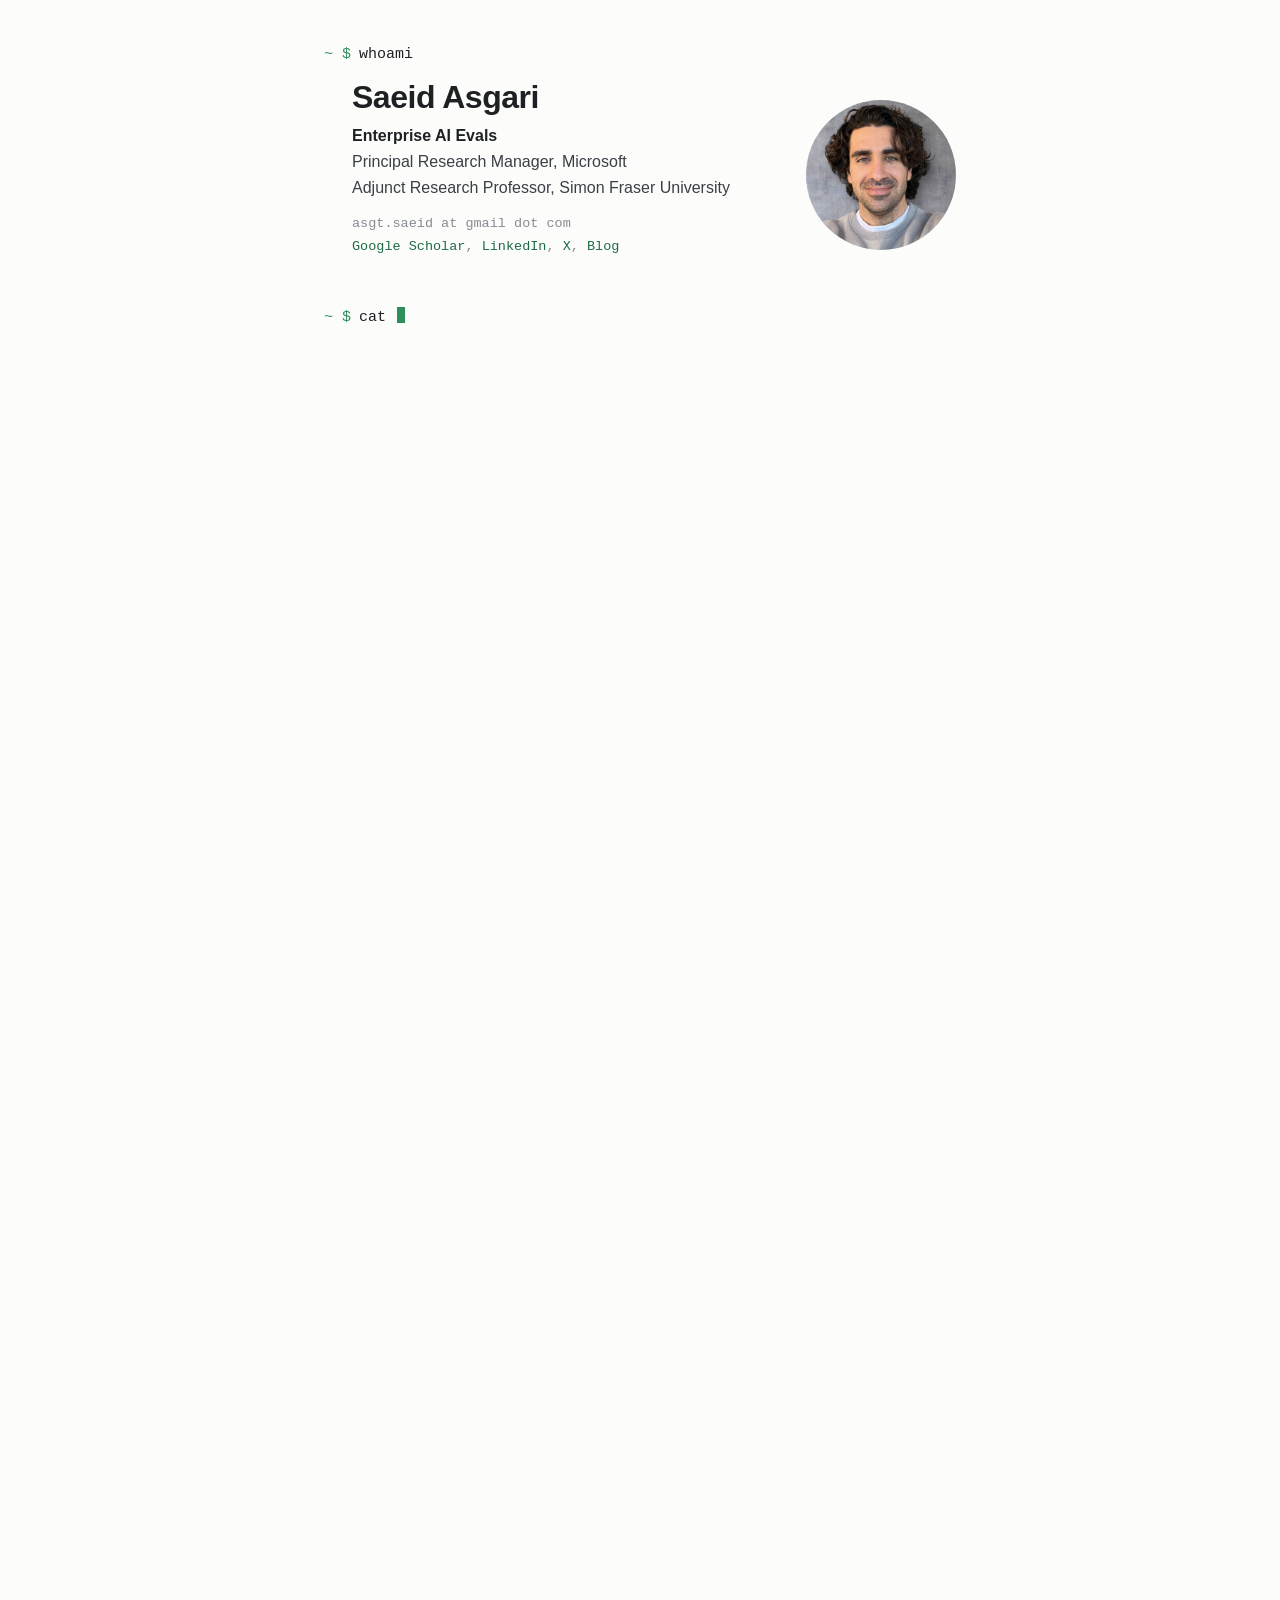
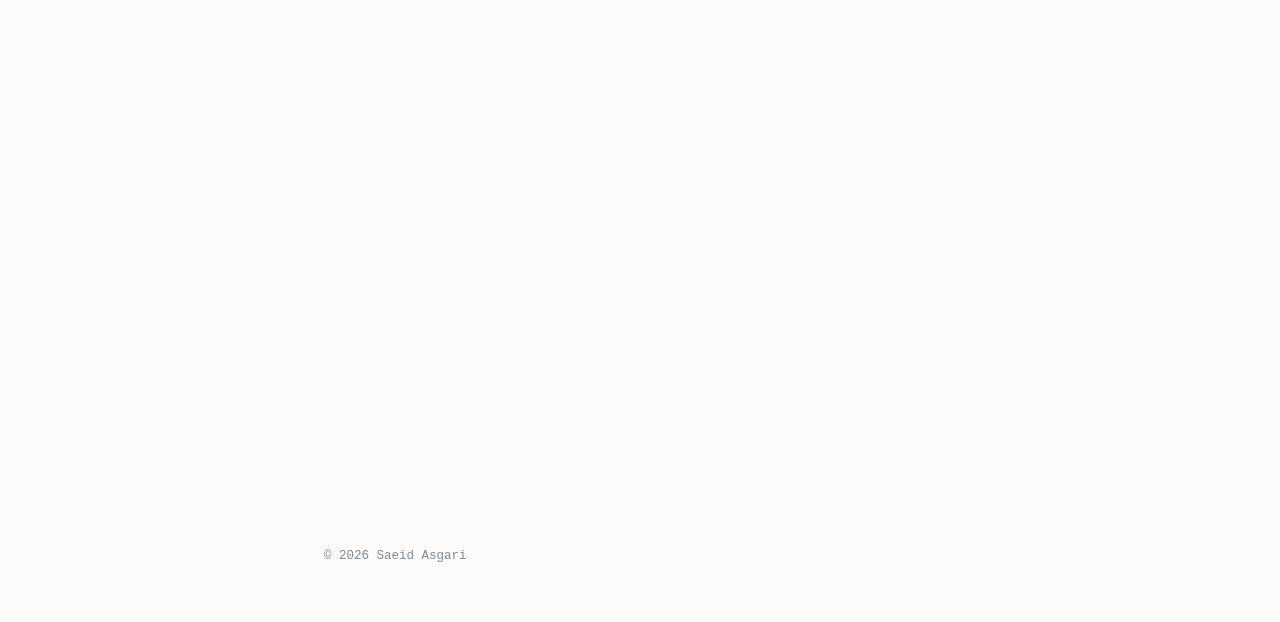
==== commit c39988a8: "update" ====
--- a/index.html
+++ b/index.html
@@ -16,7 +16,7 @@
   d.classList.add("js"); setTimeout(function () { if (!window.__termStarted) d.classList.remove("js"); }, 4000);
 } catch (e) {} })();</script>
 <style>* { box-sizing:border-box; margin:0; padding:0; } a:focus-visible, button:focus-visible, summary:focus-visible { outline:2px solid currentColor; outline-offset:3px; }</style>
-<link rel="stylesheet" href="blog/assets/terminal.css">
+<link rel="stylesheet" href="blog/assets/terminal.css?v=202610171925">
 </head>
 <body>
 <div class="page">
@@ -153,6 +153,6 @@
   </ul>
 </div></div>
 </div><div class="cmd end wait"><span class="ps">~ $</span><span class="caret blink" aria-hidden="true"></span></div><footer>© 2026 Saeid Asgari</footer></div>
-<script src="blog/assets/site.js" defer></script>
+<script src="blog/assets/site.js?v=202610171925" defer></script>
 </body>
 </html>
--- a/blog/assets/terminal.css
+++ b/blog/assets/terminal.css
@@ -90,7 +90,7 @@
 .body h2 { margin-left:-27px; padding:2px 0; background:#FCFCFB; position:relative; }
 .body h2::before { content:"## "; }
 @media (max-width:600px) { .out, .body { padding-left:14px; margin-left:3px; } .out ul.papers, .out .service ul, .out .talks ul, .out ul.blog, .out ul.posts, .body ul, .body ol { margin-left:14px; } .out .papers li::before, .out .service li::before { left:-12px; } .body h2 { margin-left:-17px; } }
-.js .wait { visibility:hidden; }
+.js .wait { visibility:hidden; } .js .c[data-text]:not(.started) { visibility:hidden; }
 .js .body { opacity:0; transition:opacity .45s ease; } .js .body.shown { opacity:1; }
 .top { grid-template-columns:1fr 150px; align-items:center; } .top .portrait { width:150px; height:150px; }
 @media (max-width:600px) { .top { grid-template-columns:1fr 96px; gap:16px; } .top .portrait { width:96px; height:96px; } }
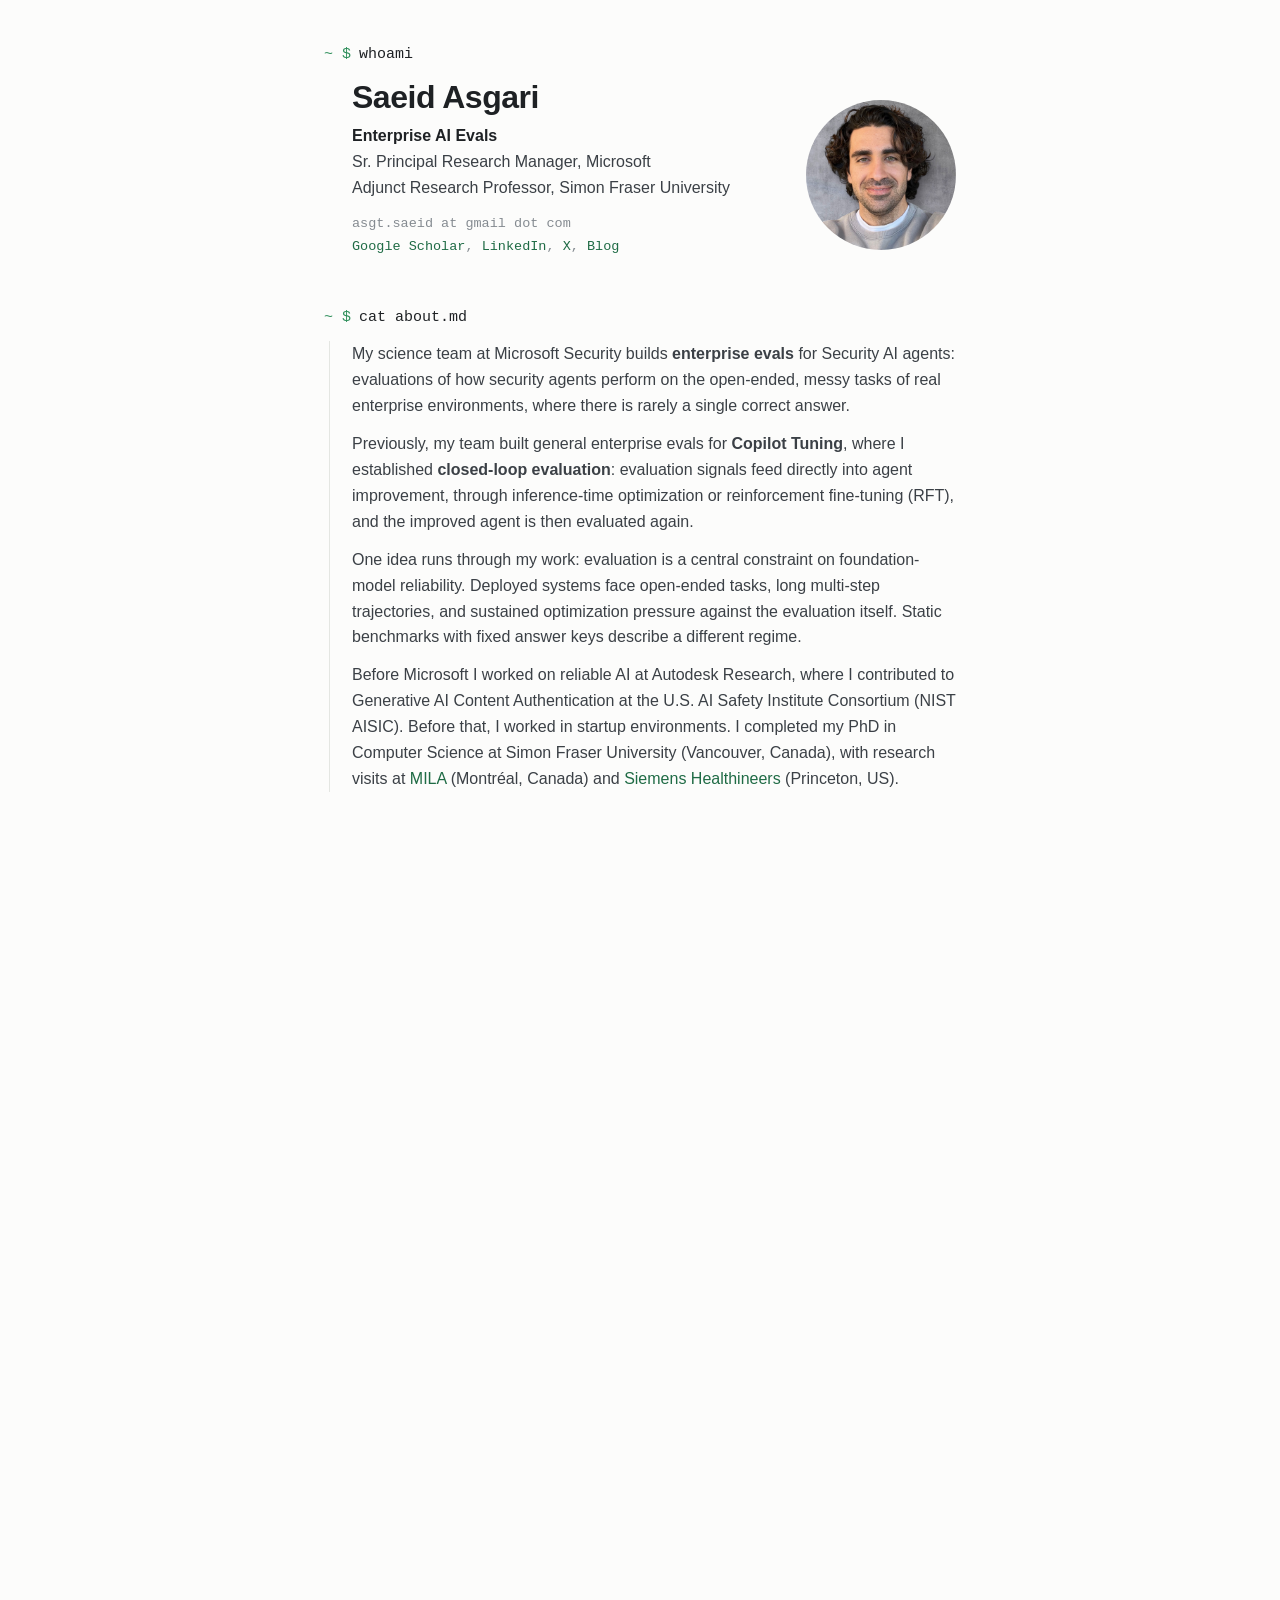
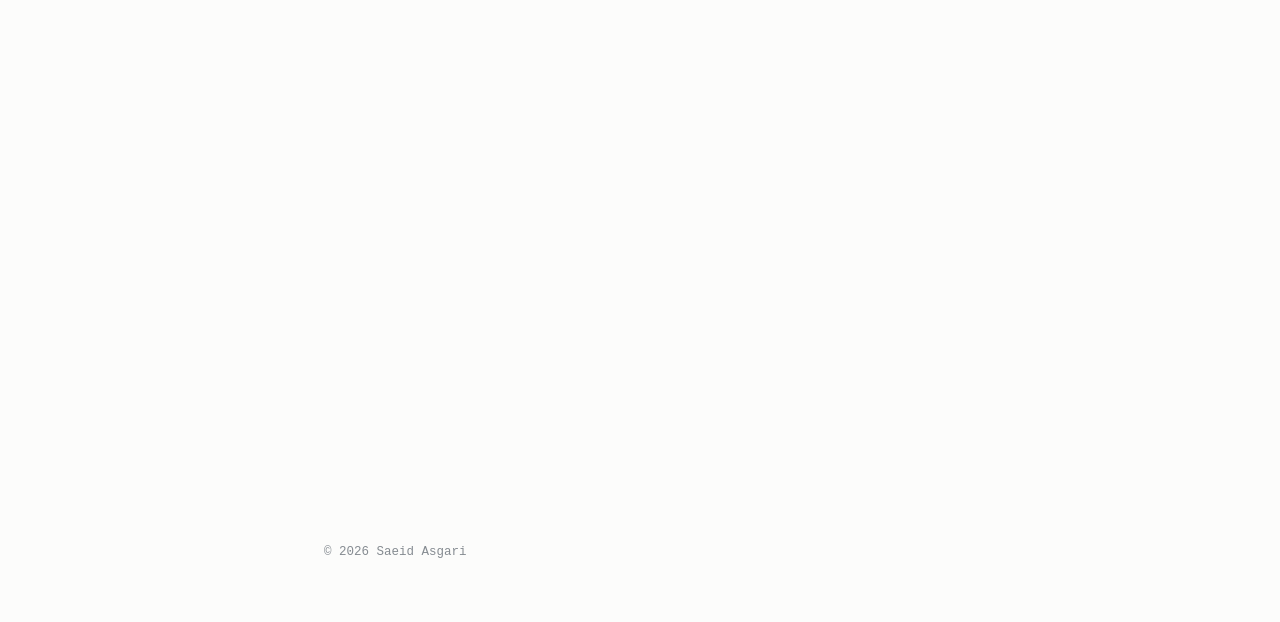
==== commit e40485a2: "Update" ====
--- a/index.html
+++ b/index.html
@@ -20,7 +20,7 @@
 </head>
 <body>
 <div class="page">
-<div class="cmd first"><span class="ps">~ $</span><span class="c" data-text="whoami">whoami</span></div><div class="out wait"><div class="top"><div><h1>Saeid Asgari</h1><p class="role"><b>Enterprise AI Evals</b><br>Principal Research Manager, Microsoft<br>Adjunct Research Professor, Simon Fraser University</p><p class="contact">asgt.saeid at gmail dot com<br><a href="https://scholar.google.com/citations?user=SuePM1sAAAAJ">Google Scholar</a>, <a href="https://www.linkedin.com/in/saeid-asgari-a55a5b5a/">LinkedIn</a>, <a href="https://x.com/saeid_asg">X</a>, <a href="blog/">Blog</a></p></div><img class="portrait" src="images/20250728_2039456.jpg" alt="Portrait of Saeid Asgari"></div></div>
+<div class="cmd first"><span class="ps">~ $</span><span class="c" data-text="whoami">whoami</span></div><div class="out wait"><div class="top"><div><h1>Saeid Asgari</h1><p class="role"><b>Enterprise AI Evals</b><br>Sr. Principal Research Manager, Microsoft<br>Adjunct Research Professor, Simon Fraser University</p><p class="contact">asgt.saeid at gmail dot com<br><a href="https://scholar.google.com/citations?user=SuePM1sAAAAJ">Google Scholar</a>, <a href="https://www.linkedin.com/in/saeid-asgari-a55a5b5a/">LinkedIn</a>, <a href="https://x.com/saeid_asg">X</a>, <a href="blog/">Blog</a></p></div><img class="portrait" src="images/20250728_2039456.jpg" alt="Portrait of Saeid Asgari"></div></div>
 <div class="story">
 <div class="cmd wait"><span class="ps">~ $</span><span class="c" data-text="cat about.md">cat about.md</span></div><div class="out wait"><div class="lead">
   <p>
--- a/blog/assets/terminal.css
+++ b/blog/assets/terminal.css
@@ -90,6 +90,7 @@
 .body h2 { margin-left:-27px; padding:2px 0; background:#FCFCFB; position:relative; }
 .body h2::before { content:"## "; }
 @media (max-width:600px) { .out, .body { padding-left:14px; margin-left:3px; } .out ul.papers, .out .service ul, .out .talks ul, .out ul.blog, .out ul.posts, .body ul, .body ol { margin-left:14px; } .out .papers li::before, .out .service li::before { left:-12px; } .body h2 { margin-left:-17px; } }
+.story .venue-text { color:#8A6420; font-weight:500; font-size:13px; }
 .js .wait { visibility:hidden; } .js .c[data-text]:not(.started) { visibility:hidden; }
 .js .body { opacity:0; transition:opacity .45s ease; } .js .body.shown { opacity:1; }
 .top { grid-template-columns:1fr 150px; align-items:center; } .top .portrait { width:150px; height:150px; }
